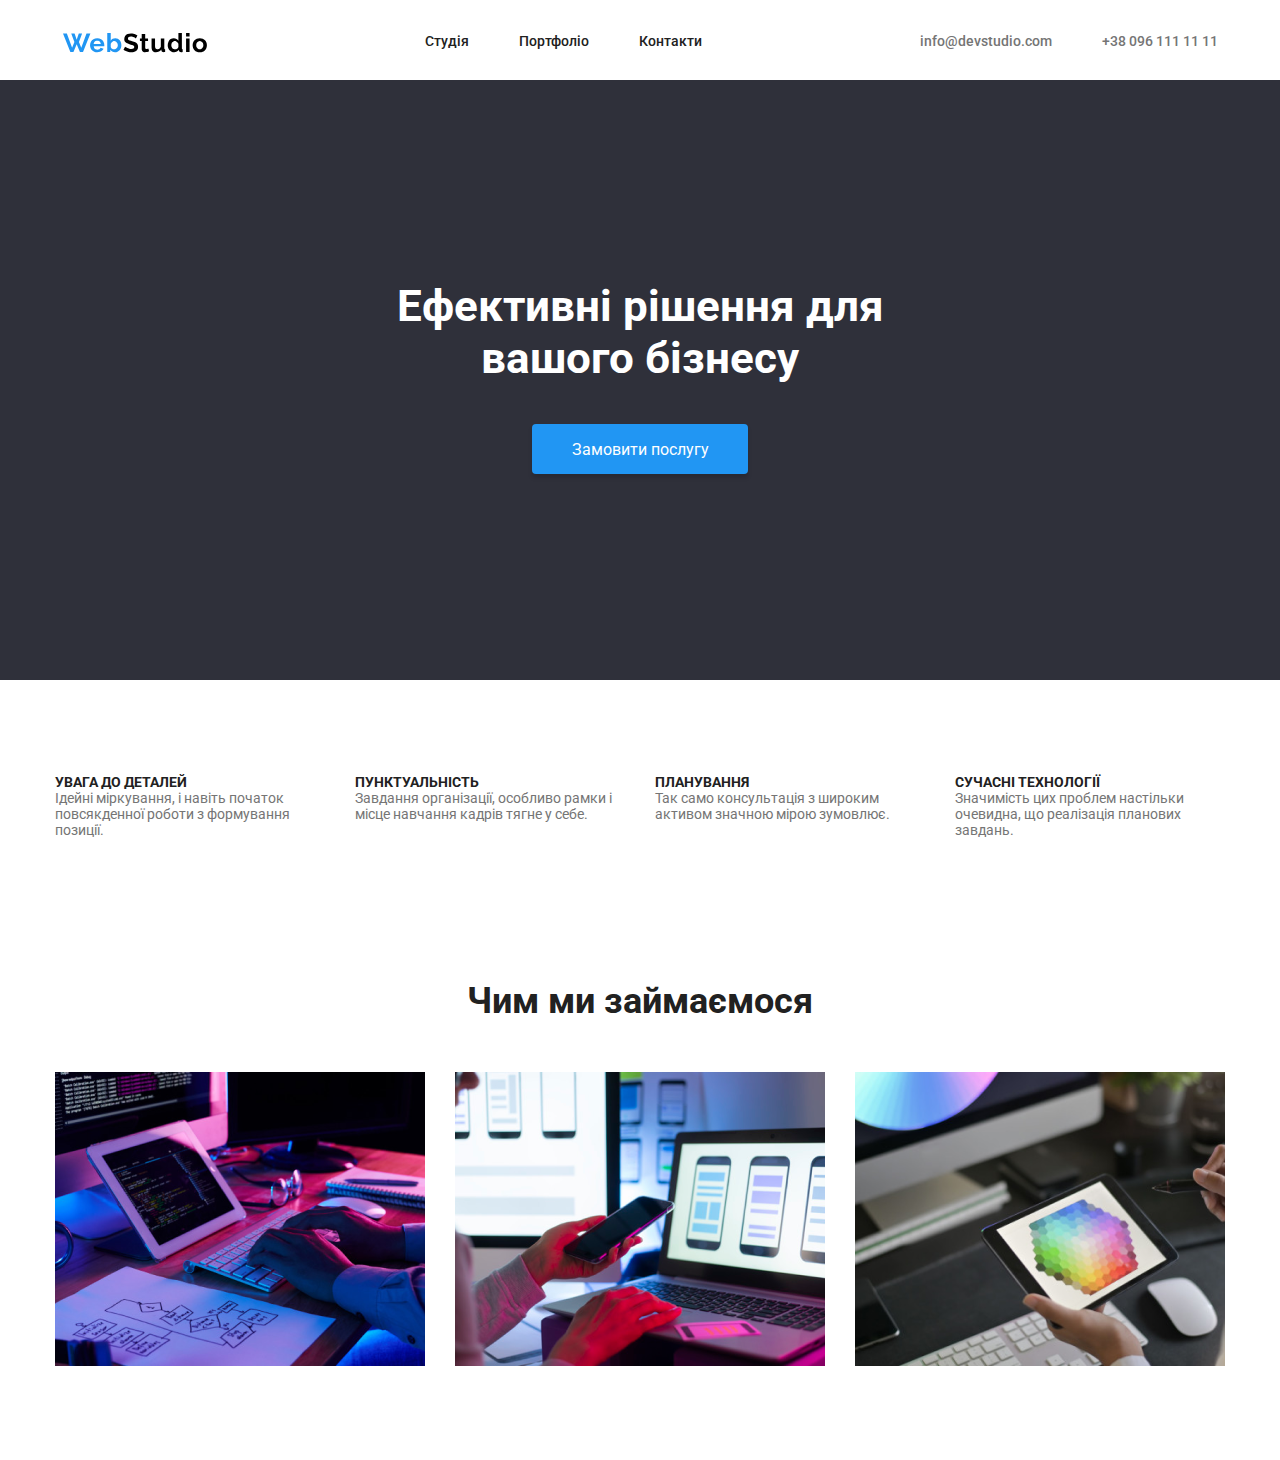
==== index.html @ 910e73e2 "4st commit" ====
<!DOCTYPE html>
<html lang="en">
  <head>
    <meta charset="UTF-8" />
    <meta name="viewport" content="width=device-width, initial-scale=1.0" />
    <title>WebStuido</title>
    <link rel="stylesheet" href="/styles/footer.css" />
    <link rel="stylesheet" href="/styles/header.css" />
    <link rel="stylesheet" href="/styles/main.css" />
    <link rel="stylesheet" href="/reset.css" />
    <link rel="preconnect" href="https://fonts.googleapis.com" />
    <link rel="preconnect" href="https://fonts.gstatic.com" crossorigin />
    <link
      href="https://fonts.googleapis.com/css2?family=Roboto:wght@400;700;900&display=swap"
      rel="stylesheet"
    />
  </head>
  <body>
    <header>
      <div class="box-for-header">
        <img
          class="header-img"
          src="/img/header/WebStudio.svg"
          alt="WebStudio"
        />
        <ul class="order-header">
          <li class="1">Студія</li>
          <li class="2">Портфоліо</li>
          <li class="3">Контакти</li>
        </ul>
        <ul class="contacts">
          <li class="4">info@devstudio.com</li>
          <li class="5">+38 096 111 11 11</li>
        </ul>
      </div>
    </header>
    <main class="main">
      <section class="section1">
        <div class="box-for-section1">
          <h1 class="main-title">
            Ефективні рішення для <br />
            вашого бізнесу
          </h1>
          <button class="button-section1">Замовити послугу</button>
        </div>
      </section>
      <section class="section2">
        <div class="box-for-cards-section2">
          <div class="card-for-section2">
            <h3 class="card-for-section2-title">УВАГА ДО ДЕТАЛЕЙ</h3>
            <p class="card-for-section2-text">
              Ідейні міркування, і навіть початок повсякденної роботи з
              формування позиції.
            </p>
          </div>
          <div class="card-for-section2">
            <h3 class="card-for-section2-title">ПУНКТУАЛЬНІСТЬ</h3>
            <p class="card-for-section2-text">
              Завдання організації, особливо рамки і місце навчання кадрів тягне
              у себе.
            </p>
          </div>
          <div class="card-for-section2">
            <h3 class="card-for-section2-title">ПЛАНУВАННЯ</h3>
            <p class="card-for-section2-text">
              Так само консультація з широким активом значною мірою зумовлює.
            </p>
          </div>
          <div class="card-for-section2">
            <h3 class="card-for-section2-title">СУЧАСНІ ТЕХНОЛОГІЇ</h3>
            <p class="card-for-section2-text">
              Значимість цих проблем настільки очевидна, що реалізація планових
              завдань.
            </p>
          </div>
        </div>
        <div class="box">
          <h2 class="subtitle1">Чим ми займаємося</h2>
          <div class="box-for-images">
            <img src="/img/main/image1.png" alt="work" />
            <img src="/img/main/image2.png" alt="mobile" />
            <img src="/img/main/image3.png" alt="technology" />
          </div>
        </div>
      </section>
      <section class="section3"></section>
    </main>
    <footer class="footer"></footer>
  </body>
</html>
---- styles/header.css ----
* {
    list-style-type: none;
    font-family: 'Roboto', sans-serif;
}

header {
    height: 80px;
}

.box-for-header {
    display: flex;
    flex-direction: row;
    gap: 218px;
    justify-content: center;
    padding-top: 33px;

    font-size: 14px;
    font-weight: 500;


}

.order-header {
    display: flex;
    flex-direction: row;
    gap: 50px;
    color: #212121;

}

.contacts {
    display: flex;
    flex-direction: row;
    gap: 50px;
    color: #757575;
    ;
}

header li:hover {
    color: #2196F3;
}
---- styles/main.css ----
/*Section 1*/
.section1 {
    background: #2F303A;
    height: 600px;
}

.box-for-section1 {
    display: flex;
    flex-direction: column;
    align-items: center;
    padding-top: 200px;
    gap: 40px;

}

.button-section1 {
    width: 216px;
    height: 50px;
    border: none;
    border-radius: 4px;
    background: #2196F3;
    color: #fff;
    box-shadow: 0px 4px 4px 0px rgba(0, 0, 0, 0.15);
    font-size: 16px;
    font-weight: 700px;

}

.main-title {
    width: 696px;
    text-align: center;
    color: #fff;
    font-size: 44px;
    font-weight: 900px;
}

/*Section2*/
.section2 {
    height: 648px;
}

.box-for-cards-section2 {
    display: flex;
    flex-direction: row;
    gap: 30px;
    justify-content: center;
    padding-top: 94px;
}

.card-for-section2 {
    height: 88px;
    width: 270px;

}

.card-for-section2-text {
    color: #757575;
    font-size: 14px;
    font-weight: 400;
}

.card-for-section2-title {
    color: #212121;
    font-size: 14px;
    font-weight: 700;
}

.subtitle1 {
    color: #212121;
    text-align: center;
    font-size: 36px;
    font-weight: 700;
    padding-top: 118px;
}
.box-for-images{
    display: flex;
    gap: 30px;
    justify-content: center;
    padding-top: 50px;
    padding-bottom: 94px;
}
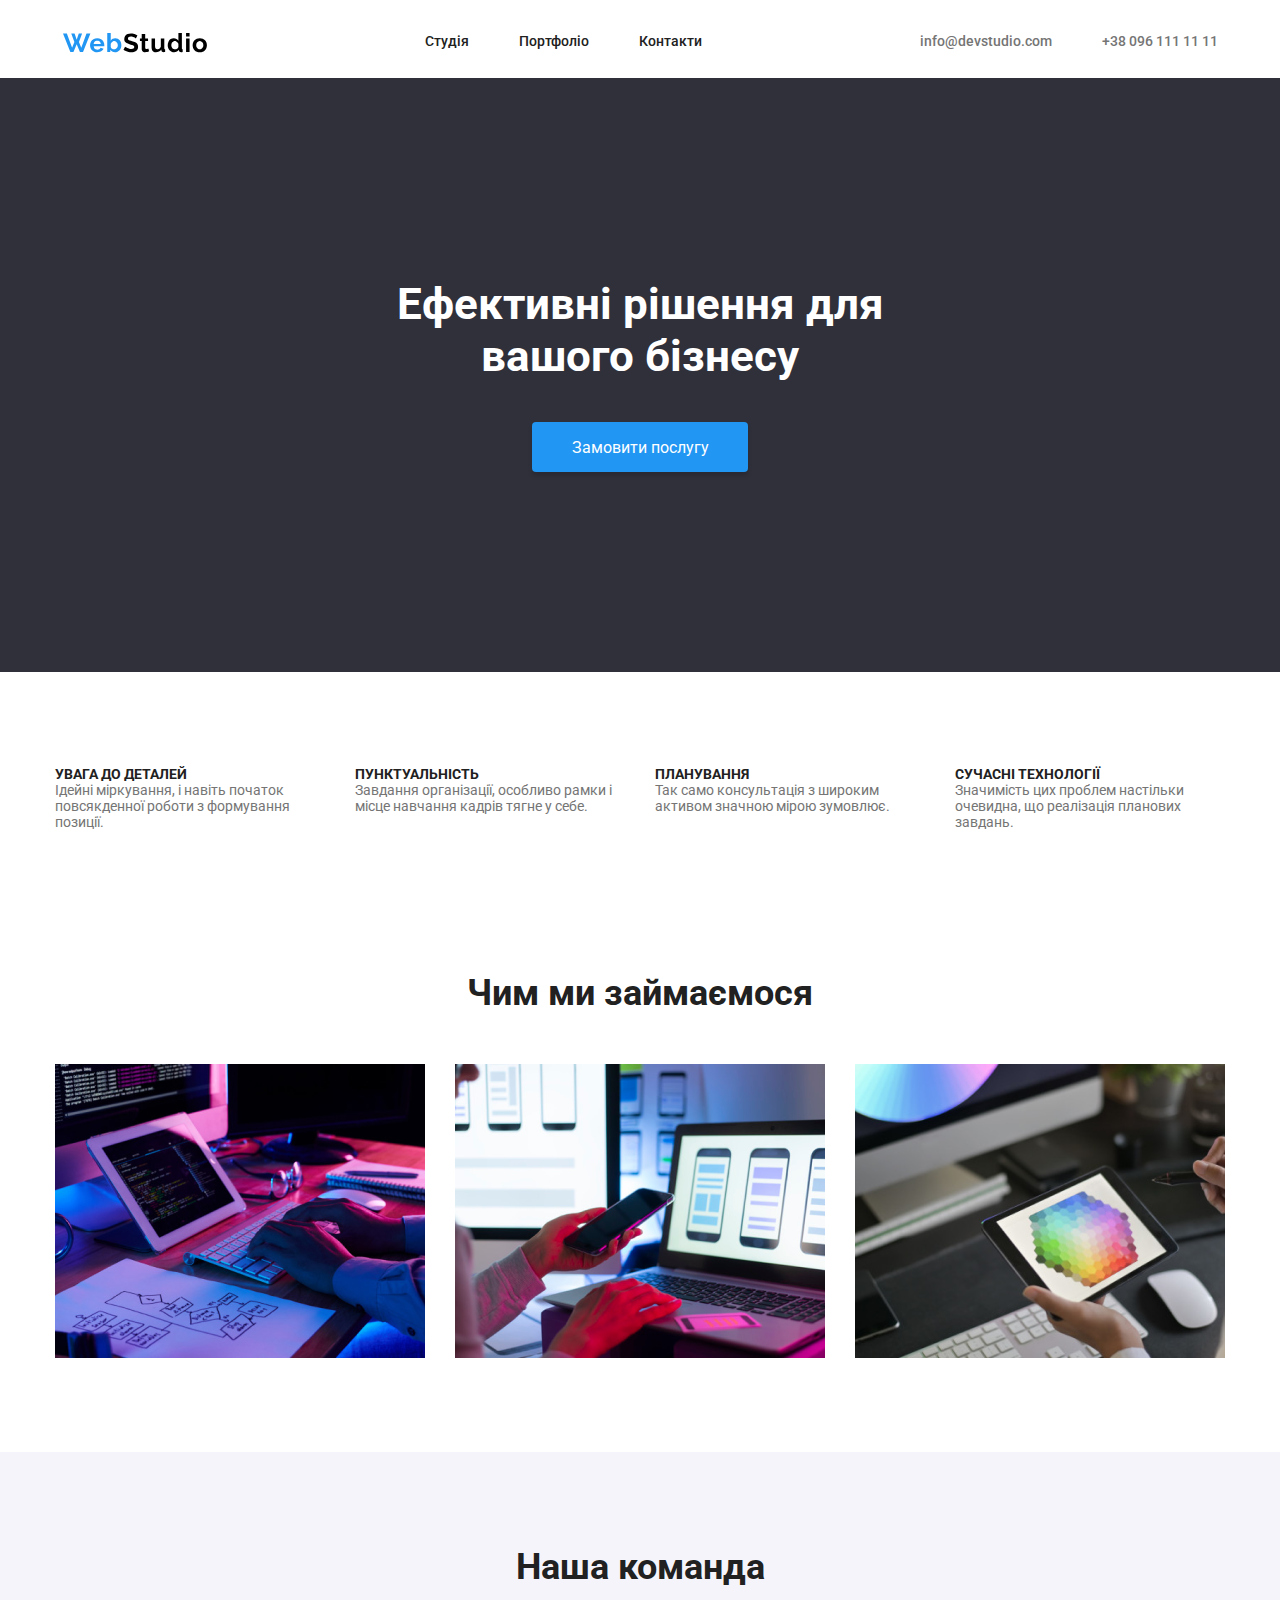
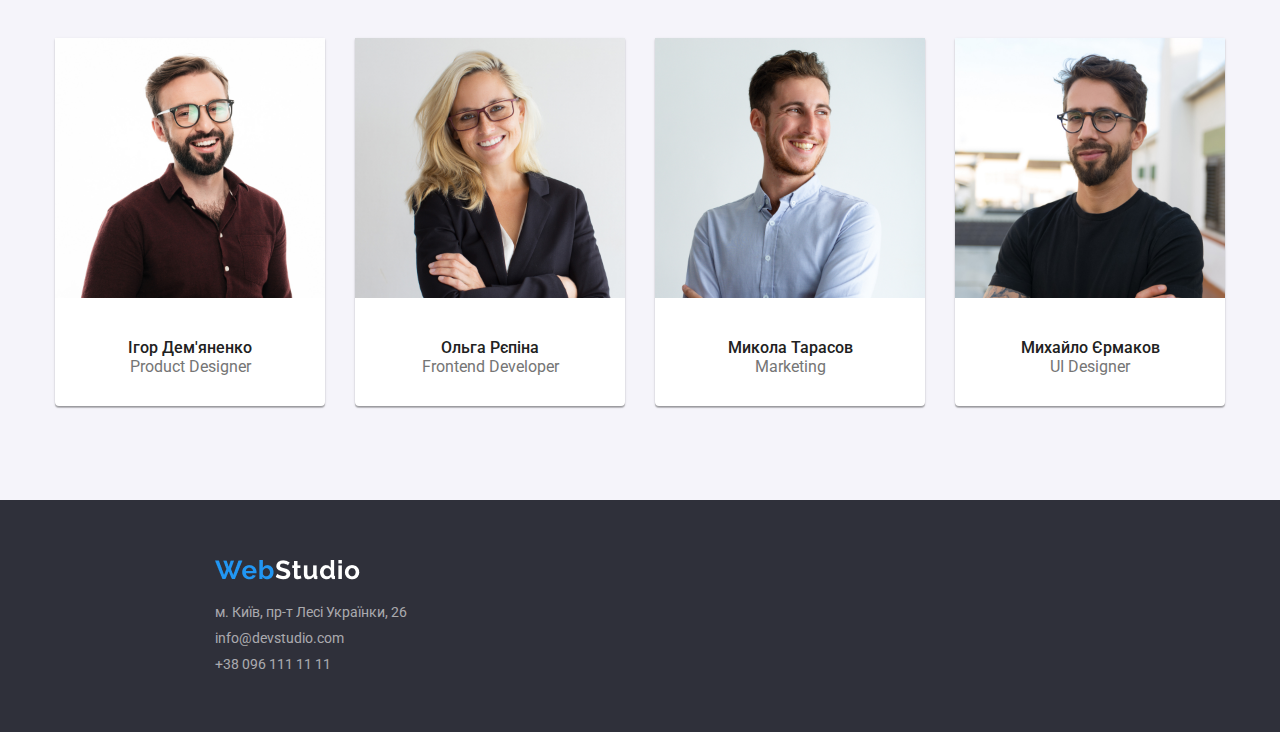
==== commit 9318c348: "5st commit" ====
--- a/index.html
+++ b/index.html
@@ -83,8 +83,51 @@
           </div>
         </div>
       </section>
-      <section class="section3"></section>
+      <section class="section3">
+        <div class="box-for-section3">
+          <h2 class="subtitle2">Наша команда</h2>
+          <div class="box-for-cards-section3">
+            <div class="card">
+              <img class="ihor" src="/img/main/ihor.jpg" alt="Ihor" />
+              <div class="member">
+                <h3 class="name">Ігор Дем'яненко</h3>
+                <h4 class="position">Product Designer</h4>
+              </div>
+            </div>
+            <div class="card">
+              <img class="ihor" src="/img/main/olga.jpg" alt="Olga" />
+              <div class="member">
+                <h3 class="name">Ольга Рєпіна</h3>
+                <h4 class="position">Frontend Developer</h4>
+              </div>
+            </div>
+            <div class="card">
+              <img class="ihor" src="/img/main/mykola.jpg" alt="Mykola" />
+              <div class="member">
+                <h3 class="name">Микола Тарасов</h3>
+                <h4 class="position">Marketing</h4>
+              </div>
+            </div>
+            <div class="card">
+              <img class="ihor" src="/img/main/mychajlo.jpg" alt="Mychajlo" />
+              <div class="member">
+                <h3 class="name">Михайло Єрмаков</h3>
+                <h4 class="position">UI Designer</h4>
+              </div>
+            </div>
+          </div>
+        </div>
+      </section>
     </main>
-    <footer class="footer"></footer>
+    <footer class="footer">
+      <div class="box-for-footer">
+        <img src="/img/footer/WebStudio-white.png" alt="WebStudio" />
+        <div class="info-box">
+          <div class="lokation">м. Київ, пр-т Лесі Українки, 26</div>
+          <div class="e-mail">info@devstudio.com</div>
+          <div class="nomber">+38 096 111 11 11</div>
+        </div>
+      </div>
+    </footer>
   </body>
 </html>
--- a/styles/footer.css
+++ b/styles/footer.css
@@ -0,0 +1,24 @@
+footer {
+    background: #2F303A;
+}
+
+.box-for-footer {
+    padding-left: 215px;
+    padding-top: 60px;
+    padding-bottom: 60px;
+
+}
+
+.info-box {
+    width: 231px;
+    padding-top: 20px;
+    display: flex;
+    flex-direction: column;
+    gap: 10px;
+    color: rgba(255, 255, 255, 0.60);
+    font-size: 14px;
+    font-weight: 400;
+}
+.info-box div:hover{
+    color: #fff;
+}--- a/styles/header.css
+++ b/styles/header.css
@@ -1,10 +1,6 @@
 * {
     list-style-type: none;
     font-family: 'Roboto', sans-serif;
-}
-
-header {
-    height: 80px;
 }
 
 .box-for-header {
@@ -13,11 +9,9 @@
     gap: 218px;
     justify-content: center;
     padding-top: 33px;
-
     font-size: 14px;
     font-weight: 500;
-
-
+    padding-bottom: 25px;
 }
 
 .order-header {
--- a/styles/main.css
+++ b/styles/main.css
@@ -1,7 +1,7 @@
 /*Section 1*/
 .section1 {
     background: #2F303A;
-    height: 600px;
+
 }
 
 .box-for-section1 {
@@ -10,6 +10,7 @@
     align-items: center;
     padding-top: 200px;
     gap: 40px;
+    padding-bottom: 200px;
 
 }
 
@@ -23,7 +24,6 @@
     box-shadow: 0px 4px 4px 0px rgba(0, 0, 0, 0.15);
     font-size: 16px;
     font-weight: 700px;
-
 }
 
 .main-title {
@@ -35,9 +35,7 @@
 }
 
 /*Section2*/
-.section2 {
-    height: 648px;
-}
+
 
 .box-for-cards-section2 {
     display: flex;
@@ -72,10 +70,70 @@
     font-weight: 700;
     padding-top: 118px;
 }
-.box-for-images{
+
+.box-for-images {
     display: flex;
     gap: 30px;
     justify-content: center;
     padding-top: 50px;
     padding-bottom: 94px;
+}
+
+/*Section3*/
+.section3 {
+    background: #F5F4FA;
+    padding-bottom: 94px;
+}
+
+.subtitle2 {
+    color: #212121;
+    text-align: center;
+    font-size: 36px;
+    font-weight: 700;
+    padding-top: 94px;
+    padding-bottom: 50px;
+}
+
+.box-for-cards-section3 {
+    display: flex;
+    flex-direction: row;
+    gap: 30px;
+    justify-content: center;
+
+}
+
+.card {
+    width: 270px;
+    height: 368px;
+    border-radius: 0px 0px 4px 4px;
+    box-shadow: 0px 2px 1px 0px rgba(0, 0, 0, 0.20), 0px 1px 1px 0px rgba(0, 0, 0, 0.14), 0px 1px 3px 0px rgba(0, 0, 0, 0.12);
+    display: flex;
+    flex-direction: column;
+    gap: 10px;
+    background: #FFF;
+
+
+}
+
+.ihor {
+    width: 270px;
+    height: 260px;
+
+}
+
+.member {
+    text-align: center;
+    padding-top: 30px;
+}
+
+.position {
+    color: #757575;
+    font-size: 16px;
+    font-weight: 400;
+}
+
+.name {
+    color: #212121;
+    font-size: 16px;
+    font-weight: 500;
 }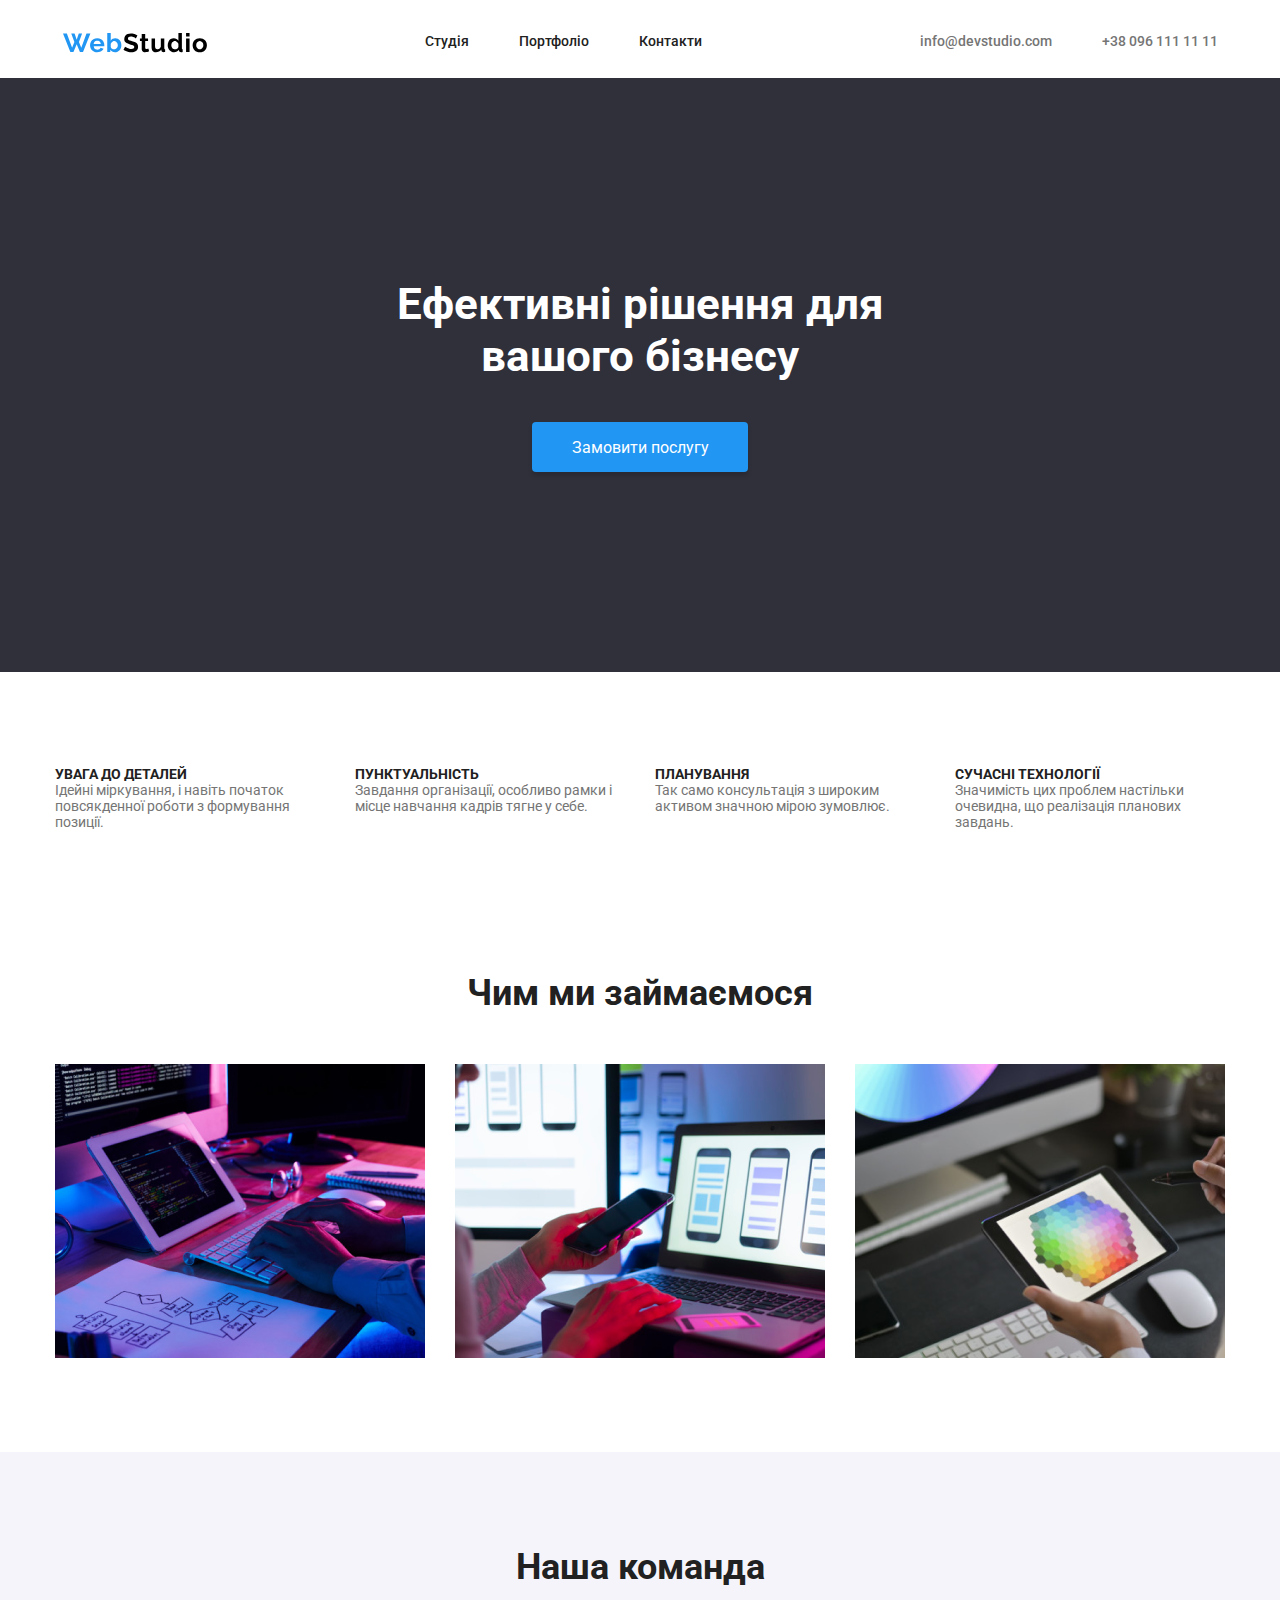
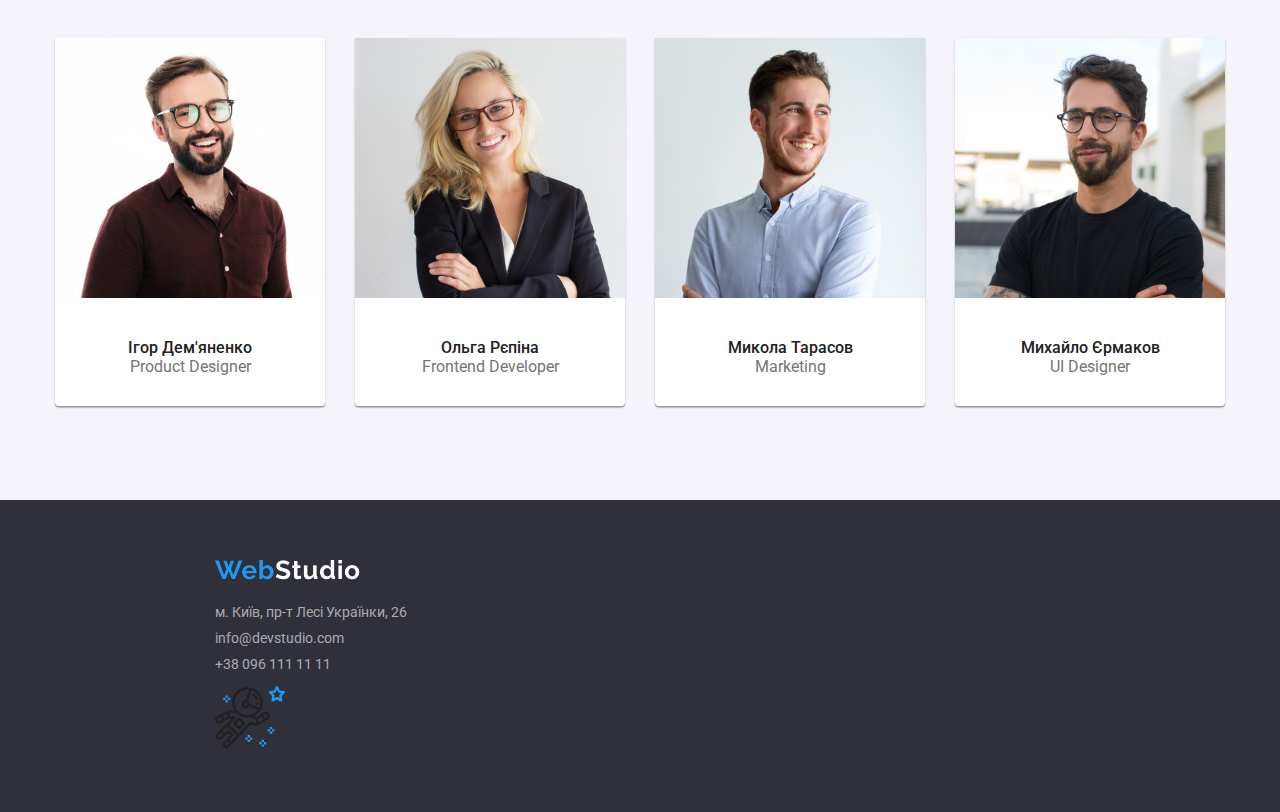
==== commit 691be235: "1st home work commit" ====
--- a/index.html
+++ b/index.html
@@ -4,10 +4,10 @@
     <meta charset="UTF-8" />
     <meta name="viewport" content="width=device-width, initial-scale=1.0" />
     <title>WebStuido</title>
+    <link rel="stylesheet" href="/styles/reset.css">
     <link rel="stylesheet" href="/styles/footer.css" />
     <link rel="stylesheet" href="/styles/header.css" />
     <link rel="stylesheet" href="/styles/main.css" />
-    <link rel="stylesheet" href="/reset.css" />
     <link rel="preconnect" href="https://fonts.googleapis.com" />
     <link rel="preconnect" href="https://fonts.gstatic.com" crossorigin />
     <link
@@ -17,22 +17,22 @@
   </head>
   <body>
     <header>
-      <div class="box-for-header">
+      <navigation class="navigation">
         <img
           class="header-img"
           src="/img/header/WebStudio.svg"
           alt="WebStudio"
         />
         <ul class="order-header">
-          <li class="1">Студія</li>
-          <li class="2">Портфоліо</li>
-          <li class="3">Контакти</li>
+          <li class="navigation-card1">Студія</li>
+          <li class="navigation-card2">Портфоліо</li>
+          <li class="navigation-card3">Контакти</li>
         </ul>
         <ul class="contacts">
           <li class="4">info@devstudio.com</li>
           <li class="5">+38 096 111 11 11</li>
         </ul>
-      </div>
+      </navigation>
     </header>
     <main class="main">
       <section class="section1">
@@ -126,8 +126,10 @@
           <div class="lokation">м. Київ, пр-т Лесі Українки, 26</div>
           <div class="e-mail">info@devstudio.com</div>
           <div class="nomber">+38 096 111 11 11</div>
+          <svg xmlns="http://www.w3.org/2000/svg" width="70" height="70" fill="none"><path fill="#2196F3" d="M69.943 9.896a1.168 1.168 0 0 0-.941-.793l-4.18-.608-1.87-3.787c-.391-.798-1.7-.798-2.091 0l-1.87 3.787-4.18.608a1.167 1.167 0 0 0-.648 1.99l3.026 2.948-.714 4.162c-.075.438.105.88.463 1.142.363.263.837.296 1.23.088l3.738-1.966 3.738 1.966a1.168 1.168 0 0 0 1.693-1.23l-.714-4.162 3.025-2.949a1.17 1.17 0 0 0 .295-1.196ZM64.556 12.8c-.275.267-.4.655-.335 1.033l.417 2.437-2.188-1.15a1.165 1.165 0 0 0-1.088 0l-2.188 1.15.417-2.437a1.168 1.168 0 0 0-.334-1.033l-1.773-1.727 2.448-.355c.38-.055.708-.294.879-.639l1.094-2.216 1.094 2.216c.17.345.498.584.879.639l2.448.355-1.77 1.727ZM57.167 44.892h-2.333v2.334h2.333v-2.334ZM57.167 49.56h-2.333v2.332h2.333V49.56ZM59.5 47.226h-2.333v2.333H59.5v-2.333ZM54.834 47.226H52.5v2.333h2.334v-2.333ZM49 57.726h-2.333v2.333H49v-2.333ZM49 62.393h-2.333v2.333H49v-2.333ZM51.334 60.06H49v2.333h2.334v-2.334ZM46.667 60.06h-2.334v2.333h2.334v-2.334ZM35 53.06h-2.333v2.333H35v-2.334ZM35 57.726h-2.333v2.333H35v-2.333ZM37.333 55.392H35v2.334h2.333v-2.334ZM32.667 55.392h-2.334v2.334h2.334v-2.334ZM12.833 13.392H10.5v2.333h2.333v-2.333ZM12.833 18.059H10.5v2.333h2.333V18.06ZM15.166 15.725h-2.333v2.334h2.333v-2.334ZM10.5 15.725H8.166v2.334H10.5v-2.334Z"/><path fill="#212121" d="M54.063 30.974a3.88 3.88 0 0 0-2.599-1.541 3.886 3.886 0 0 0-2.93.77L45.794 32.3l-.001.002-4.151 3.1-2.97-1.184c5.296-2.376 8.998-7.674 8.998-13.825 0-8.363-6.83-15.167-15.227-15.167s-15.228 6.804-15.228 15.167c0 3.031.907 5.85 2.45 8.222l-6.046-.053h-.01c-.019 0-.034.01-.051.01a1.14 1.14 0 0 0-.34.069c-.028.01-.057.016-.084.029-.014.006-.028.007-.042.014l-7.072 3.491c-.001 0-.003 0-.003.002l-4.141 1.991a.905.905 0 0 0-.138.077A3.895 3.895 0 0 0 .43 39.268a3.884 3.884 0 0 0 2.31 1.944 3.891 3.891 0 0 0 3.016-.281l3.036-1.614 4.952-2.558 2.968-.017L4.808 48.588c0 .002-.002.002-.003.003l-2.928 2.916a3.607 3.607 0 0 0-1.073 2.577 3.647 3.647 0 0 0 3.652 3.64c.936 0 1.869-.355 2.582-1.062l2.875-2.863 3.808-2.843 1.97 1.962-3.853 3.837-.004.002-2.928 2.917a3.607 3.607 0 0 0-1.073 2.576c0 .973.38 1.889 1.073 2.579a3.65 3.65 0 0 0 2.58 1.061c.935 0 1.87-.354 2.582-1.061l2.93-2.917 4.686-4.667.002-.003 2.21-2.188-.01-.008c.015-.014.035-.019.049-.034l11.3-12.377 7.593 1.08c.055.008.11.012.165.012.14 0 .277-.034.41-.084.038-.014.071-.033.108-.051.042-.021.086-.033.126-.06l7.029-4.666c.026-.018.04-.046.064-.065.028-.022.063-.031.089-.056l2.78-2.605a3.892 3.892 0 0 0 .465-5.166ZM4.66 38.872a1.56 1.56 0 0 1-1.221.113 1.565 1.565 0 0 1-.465-2.755l2.874-1.383.692 2.022.29.85-2.17 1.153Zm7.65-3.998-3.387 1.75-.558-1.633-.402-1.174 4.434-2.189-.087 3.246Zm33.03-14.482c0 2.009-.48 3.904-1.31 5.599l-9.147-4.155a4.07 4.07 0 0 0-1.724-3.035l3.203-10.633c5.2 1.655 8.978 6.507 8.978 12.224Zm-25.788 0c0-7.076 5.784-12.834 12.894-12.834.553 0 1.094.047 1.63.115L30.943 18.07c-.042 0-.081-.013-.125-.013a4.094 4.094 0 0 0-4.096 4.084 4.095 4.095 0 0 0 4.096 4.083c1.52 0 2.832-.838 3.54-2.066l8.45 3.838c-2.352 3.165-6.114 5.228-10.362 5.228-7.11 0-12.894-5.757-12.894-12.833Zm13.03 1.75c0 .965-.792 1.75-1.764 1.75a1.759 1.759 0 0 1-1.762-1.75c0-.965.79-1.75 1.762-1.75s1.763.785 1.763 1.75ZM5.391 55.007a1.33 1.33 0 0 1-1.87.002 1.3 1.3 0 0 1 0-1.847l2.105-2.097L7.49 52.92l-2.097 2.088Zm7.03 8.167a1.33 1.33 0 0 1-1.87.002 1.299 1.299 0 0 1 0-1.847l2.106-2.098.88.876.983.978-2.099 2.09Zm7.616-7.588-.003.003-3.86 3.85-.882-.877-.982-.977 3.857-3.84v-.001l.004-.002c.087-.088.142-.193.196-.297.015-.03.044-.056.057-.087.036-.09.042-.187.056-.281.007-.054.03-.104.03-.16 0-.077-.028-.153-.044-.23-.014-.07-.014-.141-.041-.209a1.166 1.166 0 0 0-.2-.301c-.022-.026-.03-.058-.054-.083h-.002s0-.003-.002-.005l-3.515-3.5c-.037-.037-.085-.052-.127-.084a1.122 1.122 0 0 0-.19-.126 1.091 1.091 0 0 0-.204-.07 1.134 1.134 0 0 0-.226-.044 1.142 1.142 0 0 0-.209.01c-.078.01-.151.02-.227.045-.074.023-.139.06-.206.098-.044.024-.093.033-.133.063l-3.88 2.896-1.97-1.963 5.248-5.22 9.538 9.382-2.029 2.01Zm14.917-15.349c-.034-.005-.066.008-.1.006a1.148 1.148 0 0 0-.252.015 1.081 1.081 0 0 0-.404.15c-.065.04-.124.081-.181.134-.028.024-.062.036-.088.064L23.653 51.862l-9.468-9.311 6.197-6.165a1.168 1.168 0 0 0-.83-1.993l-4.854.028.061-3.516 6.79.058a15.2 15.2 0 0 0 10.897 4.596c.957 0 1.89-.1 2.799-.268.087.07.174.14.283.185l5.272 2.1.333 1.659.39 1.937-6.569-.935Zm8.84.39-.685-3.408 3.164-2.363.828 1.1 1.242 1.649-4.55 3.022Zm8.21-6.193-1.832 1.717-2.037-2.704 1.818-1.394c.34-.261.768-.368 1.188-.313.422.06.796.28 1.05.622a1.562 1.562 0 0 1-.187 2.072Z"/><path fill="#212121" d="m29.755 40.565-4.688-4.667a1.166 1.166 0 0 0-1.646 0l-4.687 4.667a1.172 1.172 0 0 0 0 1.654l4.686 4.667a1.166 1.166 0 0 0 1.647 0l4.688-4.667a1.167 1.167 0 0 0 0-1.654Zm-5.51 3.848-3.034-3.02 3.033-3.021 3.035 3.02-3.035 3.02ZM37.547 11.092l-.564 2.266c.156.039 3.801.988 3.801 4.7h2.334c0-4.412-3.644-6.486-5.571-6.966ZM43.118 20.392h-2.334v2.333h2.334v-2.333Z"/></svg>
         </div>
       </div>
     </footer>
+    
   </body>
 </html>
--- a/styles/header.css
+++ b/styles/header.css
@@ -3,7 +3,7 @@
     font-family: 'Roboto', sans-serif;
 }
 
-.box-for-header {
+.navigation {
     display: flex;
     flex-direction: row;
     gap: 218px;
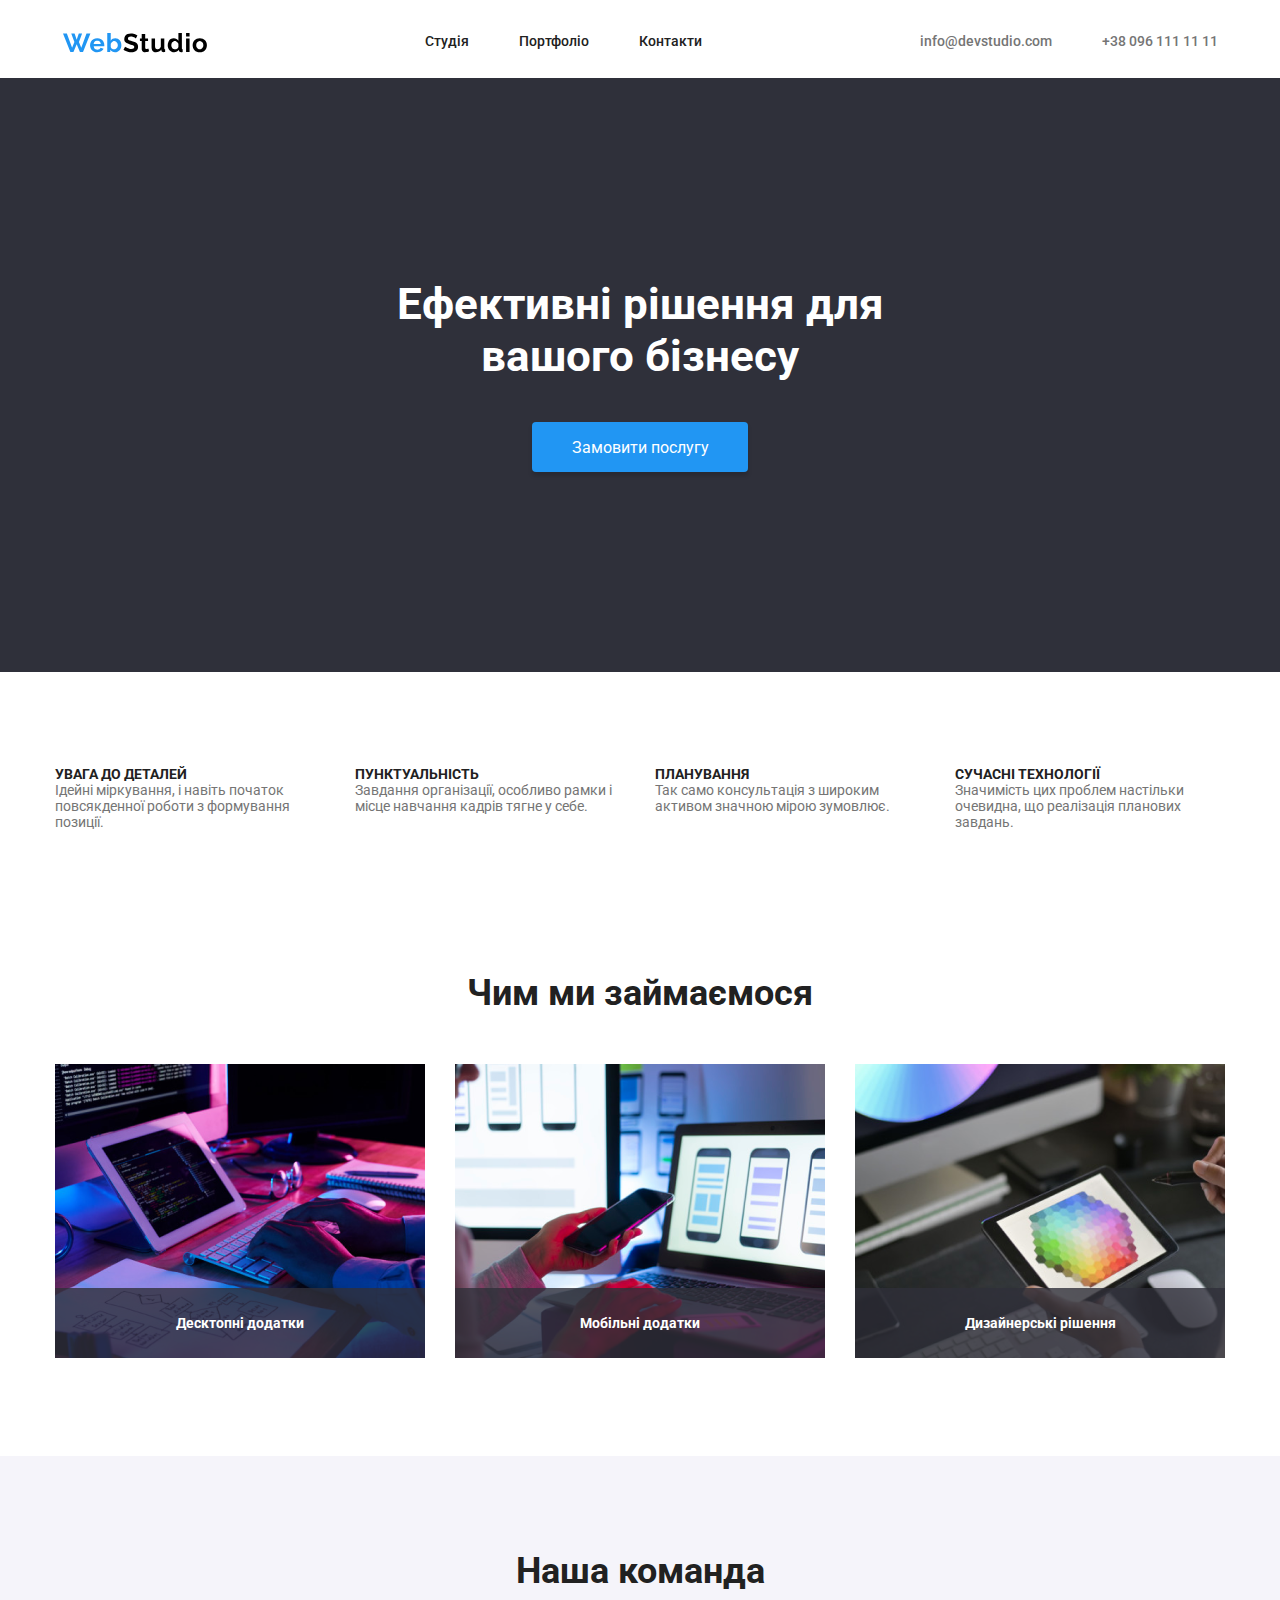
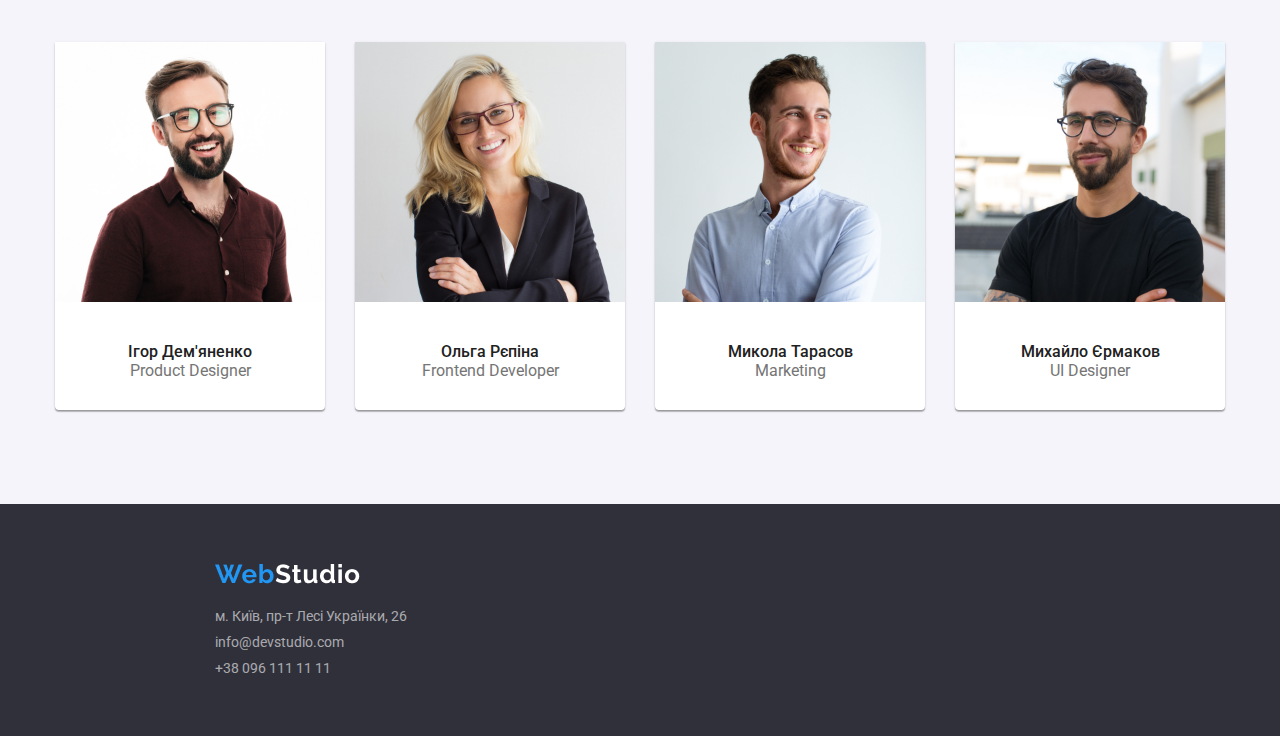
==== commit 5bf27cf7: "23hw commit" ====
--- a/index.html
+++ b/index.html
@@ -4,7 +4,7 @@
     <meta charset="UTF-8" />
     <meta name="viewport" content="width=device-width, initial-scale=1.0" />
     <title>WebStuido</title>
-    <link rel="stylesheet" href="/styles/reset.css">
+    <link rel="stylesheet" href="/styles/reset.css" />
     <link rel="stylesheet" href="/styles/footer.css" />
     <link rel="stylesheet" href="/styles/header.css" />
     <link rel="stylesheet" href="/styles/main.css" />
@@ -77,9 +77,18 @@
         <div class="box">
           <h2 class="subtitle1">Чим ми займаємося</h2>
           <div class="box-for-images">
-            <img src="/img/main/image1.png" alt="work" />
-            <img src="/img/main/image2.png" alt="mobile" />
-            <img src="/img/main/image3.png" alt="technology" />
+            <div class="img-block">
+              <img src="/img/main/image1.png" alt="work" />
+              <p class="absolute">Десктопні додатки</p>
+            </div>
+            <div class="img-block">
+              <img src="/img/main/image2.png" alt="mobile" />
+              <p class="absolute">Мобільні додатки</p>
+            </div>
+            <div class="img-block">
+              <img src="/img/main/image3.png" alt="technology" />
+              <p class="absolute">Дизайнерські рішення</p>
+            </div>
           </div>
         </div>
       </section>
@@ -126,10 +135,8 @@
           <div class="lokation">м. Київ, пр-т Лесі Українки, 26</div>
           <div class="e-mail">info@devstudio.com</div>
           <div class="nomber">+38 096 111 11 11</div>
-          <svg xmlns="http://www.w3.org/2000/svg" width="70" height="70" fill="none"><path fill="#2196F3" d="M69.943 9.896a1.168 1.168 0 0 0-.941-.793l-4.18-.608-1.87-3.787c-.391-.798-1.7-.798-2.091 0l-1.87 3.787-4.18.608a1.167 1.167 0 0 0-.648 1.99l3.026 2.948-.714 4.162c-.075.438.105.88.463 1.142.363.263.837.296 1.23.088l3.738-1.966 3.738 1.966a1.168 1.168 0 0 0 1.693-1.23l-.714-4.162 3.025-2.949a1.17 1.17 0 0 0 .295-1.196ZM64.556 12.8c-.275.267-.4.655-.335 1.033l.417 2.437-2.188-1.15a1.165 1.165 0 0 0-1.088 0l-2.188 1.15.417-2.437a1.168 1.168 0 0 0-.334-1.033l-1.773-1.727 2.448-.355c.38-.055.708-.294.879-.639l1.094-2.216 1.094 2.216c.17.345.498.584.879.639l2.448.355-1.77 1.727ZM57.167 44.892h-2.333v2.334h2.333v-2.334ZM57.167 49.56h-2.333v2.332h2.333V49.56ZM59.5 47.226h-2.333v2.333H59.5v-2.333ZM54.834 47.226H52.5v2.333h2.334v-2.333ZM49 57.726h-2.333v2.333H49v-2.333ZM49 62.393h-2.333v2.333H49v-2.333ZM51.334 60.06H49v2.333h2.334v-2.334ZM46.667 60.06h-2.334v2.333h2.334v-2.334ZM35 53.06h-2.333v2.333H35v-2.334ZM35 57.726h-2.333v2.333H35v-2.333ZM37.333 55.392H35v2.334h2.333v-2.334ZM32.667 55.392h-2.334v2.334h2.334v-2.334ZM12.833 13.392H10.5v2.333h2.333v-2.333ZM12.833 18.059H10.5v2.333h2.333V18.06ZM15.166 15.725h-2.333v2.334h2.333v-2.334ZM10.5 15.725H8.166v2.334H10.5v-2.334Z"/><path fill="#212121" d="M54.063 30.974a3.88 3.88 0 0 0-2.599-1.541 3.886 3.886 0 0 0-2.93.77L45.794 32.3l-.001.002-4.151 3.1-2.97-1.184c5.296-2.376 8.998-7.674 8.998-13.825 0-8.363-6.83-15.167-15.227-15.167s-15.228 6.804-15.228 15.167c0 3.031.907 5.85 2.45 8.222l-6.046-.053h-.01c-.019 0-.034.01-.051.01a1.14 1.14 0 0 0-.34.069c-.028.01-.057.016-.084.029-.014.006-.028.007-.042.014l-7.072 3.491c-.001 0-.003 0-.003.002l-4.141 1.991a.905.905 0 0 0-.138.077A3.895 3.895 0 0 0 .43 39.268a3.884 3.884 0 0 0 2.31 1.944 3.891 3.891 0 0 0 3.016-.281l3.036-1.614 4.952-2.558 2.968-.017L4.808 48.588c0 .002-.002.002-.003.003l-2.928 2.916a3.607 3.607 0 0 0-1.073 2.577 3.647 3.647 0 0 0 3.652 3.64c.936 0 1.869-.355 2.582-1.062l2.875-2.863 3.808-2.843 1.97 1.962-3.853 3.837-.004.002-2.928 2.917a3.607 3.607 0 0 0-1.073 2.576c0 .973.38 1.889 1.073 2.579a3.65 3.65 0 0 0 2.58 1.061c.935 0 1.87-.354 2.582-1.061l2.93-2.917 4.686-4.667.002-.003 2.21-2.188-.01-.008c.015-.014.035-.019.049-.034l11.3-12.377 7.593 1.08c.055.008.11.012.165.012.14 0 .277-.034.41-.084.038-.014.071-.033.108-.051.042-.021.086-.033.126-.06l7.029-4.666c.026-.018.04-.046.064-.065.028-.022.063-.031.089-.056l2.78-2.605a3.892 3.892 0 0 0 .465-5.166ZM4.66 38.872a1.56 1.56 0 0 1-1.221.113 1.565 1.565 0 0 1-.465-2.755l2.874-1.383.692 2.022.29.85-2.17 1.153Zm7.65-3.998-3.387 1.75-.558-1.633-.402-1.174 4.434-2.189-.087 3.246Zm33.03-14.482c0 2.009-.48 3.904-1.31 5.599l-9.147-4.155a4.07 4.07 0 0 0-1.724-3.035l3.203-10.633c5.2 1.655 8.978 6.507 8.978 12.224Zm-25.788 0c0-7.076 5.784-12.834 12.894-12.834.553 0 1.094.047 1.63.115L30.943 18.07c-.042 0-.081-.013-.125-.013a4.094 4.094 0 0 0-4.096 4.084 4.095 4.095 0 0 0 4.096 4.083c1.52 0 2.832-.838 3.54-2.066l8.45 3.838c-2.352 3.165-6.114 5.228-10.362 5.228-7.11 0-12.894-5.757-12.894-12.833Zm13.03 1.75c0 .965-.792 1.75-1.764 1.75a1.759 1.759 0 0 1-1.762-1.75c0-.965.79-1.75 1.762-1.75s1.763.785 1.763 1.75ZM5.391 55.007a1.33 1.33 0 0 1-1.87.002 1.3 1.3 0 0 1 0-1.847l2.105-2.097L7.49 52.92l-2.097 2.088Zm7.03 8.167a1.33 1.33 0 0 1-1.87.002 1.299 1.299 0 0 1 0-1.847l2.106-2.098.88.876.983.978-2.099 2.09Zm7.616-7.588-.003.003-3.86 3.85-.882-.877-.982-.977 3.857-3.84v-.001l.004-.002c.087-.088.142-.193.196-.297.015-.03.044-.056.057-.087.036-.09.042-.187.056-.281.007-.054.03-.104.03-.16 0-.077-.028-.153-.044-.23-.014-.07-.014-.141-.041-.209a1.166 1.166 0 0 0-.2-.301c-.022-.026-.03-.058-.054-.083h-.002s0-.003-.002-.005l-3.515-3.5c-.037-.037-.085-.052-.127-.084a1.122 1.122 0 0 0-.19-.126 1.091 1.091 0 0 0-.204-.07 1.134 1.134 0 0 0-.226-.044 1.142 1.142 0 0 0-.209.01c-.078.01-.151.02-.227.045-.074.023-.139.06-.206.098-.044.024-.093.033-.133.063l-3.88 2.896-1.97-1.963 5.248-5.22 9.538 9.382-2.029 2.01Zm14.917-15.349c-.034-.005-.066.008-.1.006a1.148 1.148 0 0 0-.252.015 1.081 1.081 0 0 0-.404.15c-.065.04-.124.081-.181.134-.028.024-.062.036-.088.064L23.653 51.862l-9.468-9.311 6.197-6.165a1.168 1.168 0 0 0-.83-1.993l-4.854.028.061-3.516 6.79.058a15.2 15.2 0 0 0 10.897 4.596c.957 0 1.89-.1 2.799-.268.087.07.174.14.283.185l5.272 2.1.333 1.659.39 1.937-6.569-.935Zm8.84.39-.685-3.408 3.164-2.363.828 1.1 1.242 1.649-4.55 3.022Zm8.21-6.193-1.832 1.717-2.037-2.704 1.818-1.394c.34-.261.768-.368 1.188-.313.422.06.796.28 1.05.622a1.562 1.562 0 0 1-.187 2.072Z"/><path fill="#212121" d="m29.755 40.565-4.688-4.667a1.166 1.166 0 0 0-1.646 0l-4.687 4.667a1.172 1.172 0 0 0 0 1.654l4.686 4.667a1.166 1.166 0 0 0 1.647 0l4.688-4.667a1.167 1.167 0 0 0 0-1.654Zm-5.51 3.848-3.034-3.02 3.033-3.021 3.035 3.02-3.035 3.02ZM37.547 11.092l-.564 2.266c.156.039 3.801.988 3.801 4.7h2.334c0-4.412-3.644-6.486-5.571-6.966ZM43.118 20.392h-2.334v2.333h2.334v-2.333Z"/></svg>
         </div>
       </div>
     </footer>
-    
   </body>
 </html>
--- a/styles/main.css
+++ b/styles/main.css
@@ -79,6 +79,24 @@
     padding-bottom: 94px;
 }
 
+.img-block {
+    position: relative;
+}
+
+.absolute {
+    position: absolute;
+    top: 224px;
+    width: 370px;
+    height: 70px;
+    display: flex;
+    justify-content: center;
+    align-items: center;
+    color: #fff;
+    font-size: 14px;
+    font-weight: 700;
+    background: rgba(47, 48, 58, 0.80);
+}
+
 /*Section3*/
 .section3 {
     background: #F5F4FA;
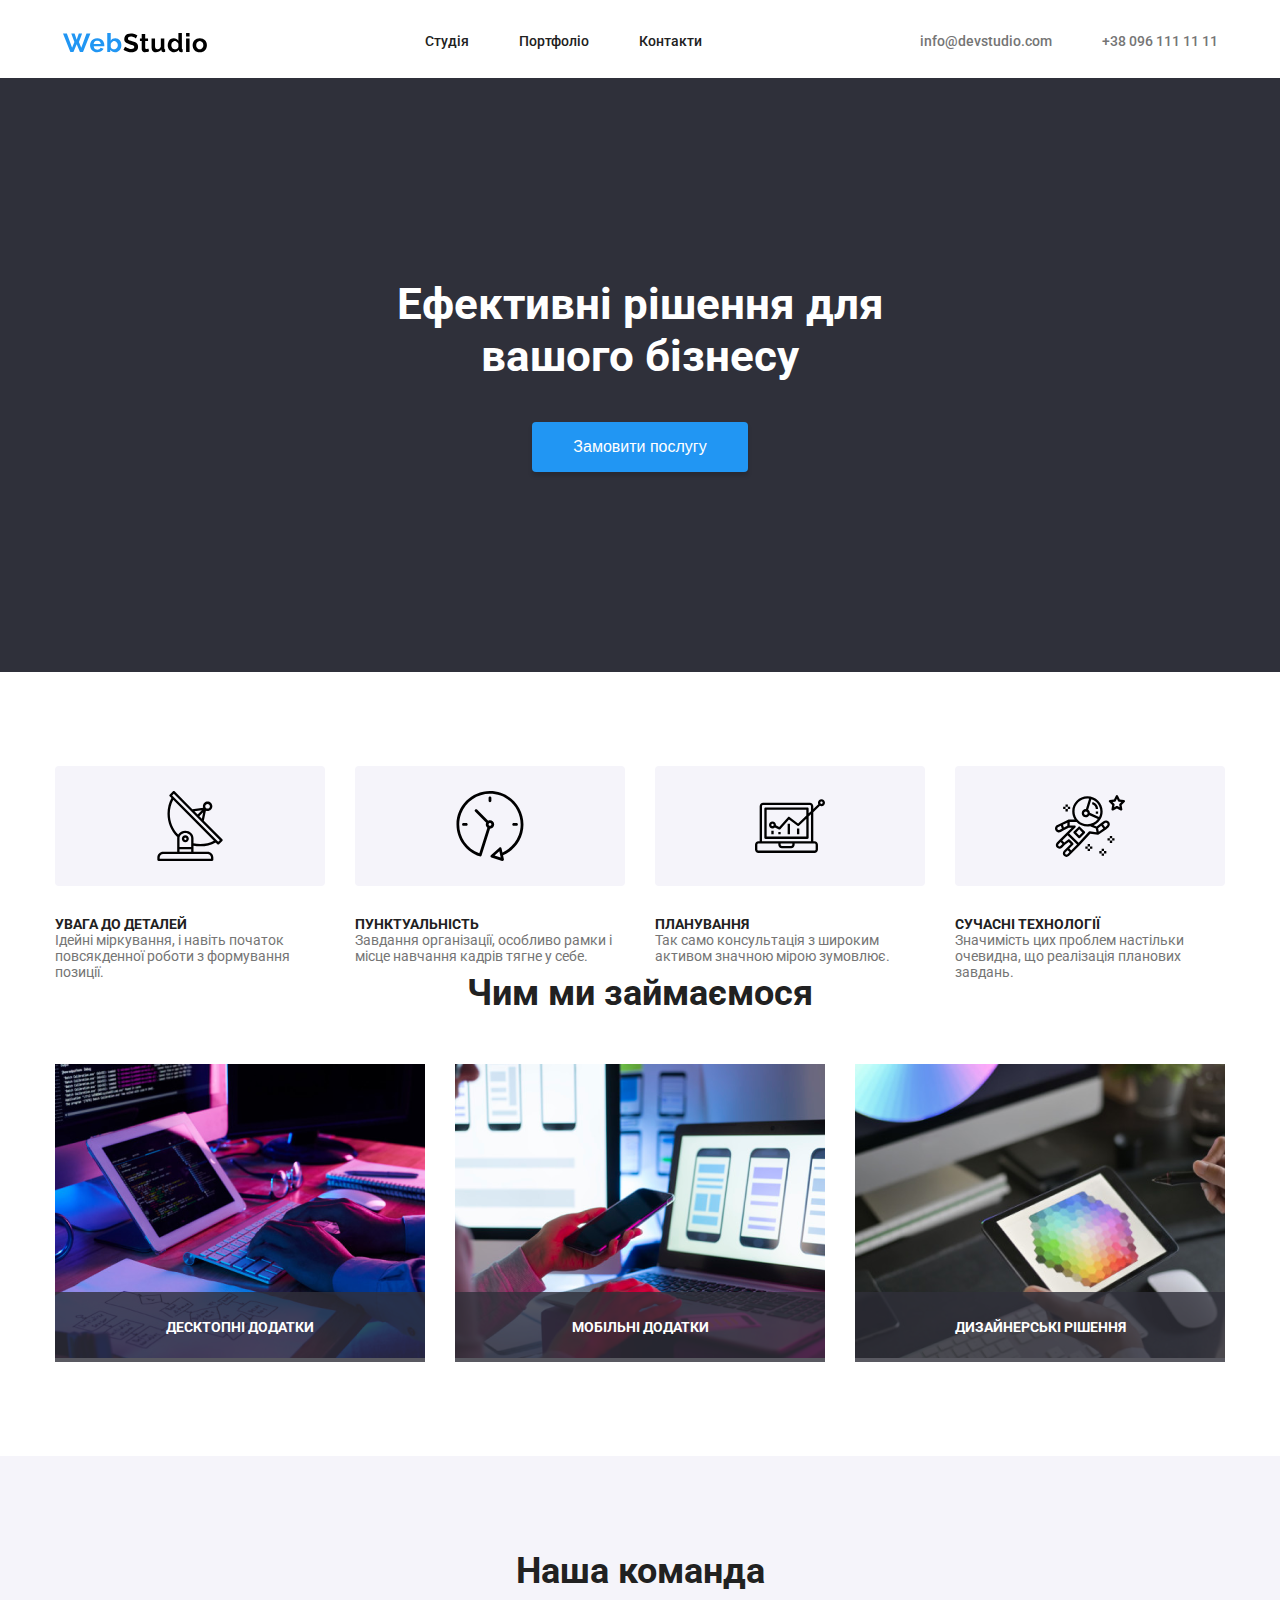
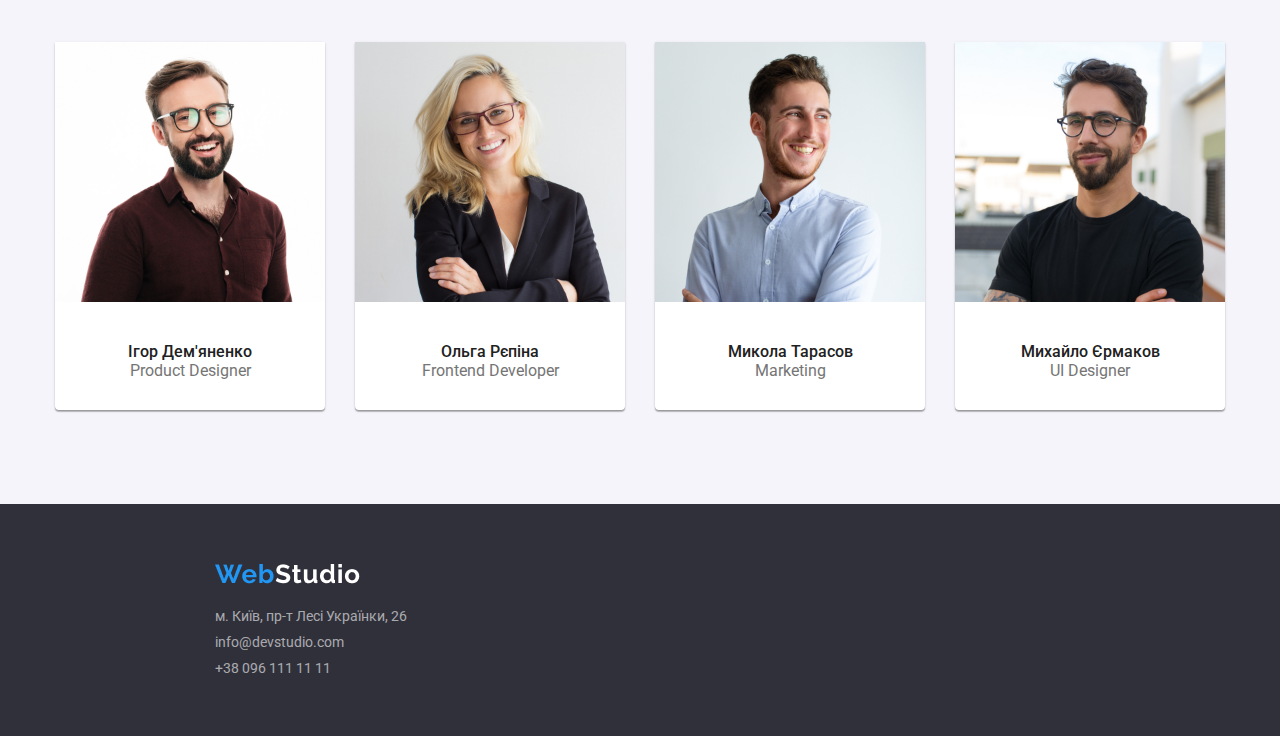
==== commit 19702cb1: "hw24" ====
--- a/index.html
+++ b/index.html
@@ -5,15 +5,16 @@
     <meta name="viewport" content="width=device-width, initial-scale=1.0" />
     <title>WebStuido</title>
     <link rel="stylesheet" href="/styles/reset.css" />
-    <link rel="stylesheet" href="/styles/footer.css" />
-    <link rel="stylesheet" href="/styles/header.css" />
-    <link rel="stylesheet" href="/styles/main.css" />
     <link rel="preconnect" href="https://fonts.googleapis.com" />
     <link rel="preconnect" href="https://fonts.gstatic.com" crossorigin />
     <link
       href="https://fonts.googleapis.com/css2?family=Roboto:wght@400;700;900&display=swap"
       rel="stylesheet"
     />
+    <link rel="stylesheet" href="/styles/normalize.css" />
+    <link rel="stylesheet" href="/styles/footer.css" />
+    <link rel="stylesheet" href="/styles/header.css" />
+    <link rel="stylesheet" href="/styles/main.css" />
   </head>
   <body>
     <header>
@@ -47,6 +48,11 @@
       <section class="section2">
         <div class="box-for-cards-section2">
           <div class="card-for-section2">
+            <div class="svg-box">
+              <svg>
+                <use href="/img/images.svg/symbol-defs.svg#icon-antenna"></use>
+              </svg>
+            </div>
             <h3 class="card-for-section2-title">УВАГА ДО ДЕТАЛЕЙ</h3>
             <p class="card-for-section2-text">
               Ідейні міркування, і навіть початок повсякденної роботи з
@@ -54,6 +60,11 @@
             </p>
           </div>
           <div class="card-for-section2">
+            <div class="svg-box">
+              <svg>
+                <use href="/img/images.svg/symbol-defs.svg#icon-clock"></use>
+              </svg>
+            </div>
             <h3 class="card-for-section2-title">ПУНКТУАЛЬНІСТЬ</h3>
             <p class="card-for-section2-text">
               Завдання організації, особливо рамки і місце навчання кадрів тягне
@@ -61,12 +72,24 @@
             </p>
           </div>
           <div class="card-for-section2">
+            <div class="svg-box">
+              <svg>
+                <use href="/img/images.svg/symbol-defs.svg#icon-diagram"></use>
+              </svg>
+            </div>
             <h3 class="card-for-section2-title">ПЛАНУВАННЯ</h3>
             <p class="card-for-section2-text">
               Так само консультація з широким активом значною мірою зумовлює.
             </p>
           </div>
           <div class="card-for-section2">
+            <div class="svg-box">
+              <svg>
+                <use
+                  href="/img/images.svg/symbol-defs.svg#icon-astronaut"
+                ></use>
+              </svg>
+            </div>
             <h3 class="card-for-section2-title">СУЧАСНІ ТЕХНОЛОГІЇ</h3>
             <p class="card-for-section2-text">
               Значимість цих проблем настільки очевидна, що реалізація планових
@@ -79,15 +102,15 @@
           <div class="box-for-images">
             <div class="img-block">
               <img src="/img/main/image1.png" alt="work" />
-              <p class="absolute">Десктопні додатки</p>
+              <h3 class="absolute">Десктопні додатки</h3>
             </div>
             <div class="img-block">
               <img src="/img/main/image2.png" alt="mobile" />
-              <p class="absolute">Мобільні додатки</p>
+              <h3 class="absolute">Мобільні додатки</h3>
             </div>
             <div class="img-block">
               <img src="/img/main/image3.png" alt="technology" />
-              <p class="absolute">Дизайнерські рішення</p>
+              <h3 class="absolute">Дизайнерські рішення</h3>
             </div>
           </div>
         </div>
--- a/styles/header.css
+++ b/styles/header.css
@@ -1,7 +1,4 @@
-* {
-    list-style-type: none;
-    font-family: 'Roboto', sans-serif;
-}
+
 
 .navigation {
     display: flex;
--- a/styles/main.css
+++ b/styles/main.css
@@ -78,14 +78,27 @@
     padding-top: 50px;
     padding-bottom: 94px;
 }
-
+.svg-box{
+    width: 270px;
+    height: 120px;
+    border-radius: 4px;
+    background-color: #F5F4FA;
+    margin-bottom: 30px;
+    display: flex;
+    align-items: center;
+    justify-content: center;
+}
+svg{
+    width: 70px;
+    height: 70px;
+}
 .img-block {
     position: relative;
 }
 
 .absolute {
     position: absolute;
-    top: 224px;
+    bottom: 0px;
     width: 370px;
     height: 70px;
     display: flex;
@@ -94,6 +107,7 @@
     color: #fff;
     font-size: 14px;
     font-weight: 700;
+    text-transform: uppercase;
     background: rgba(47, 48, 58, 0.80);
 }
 
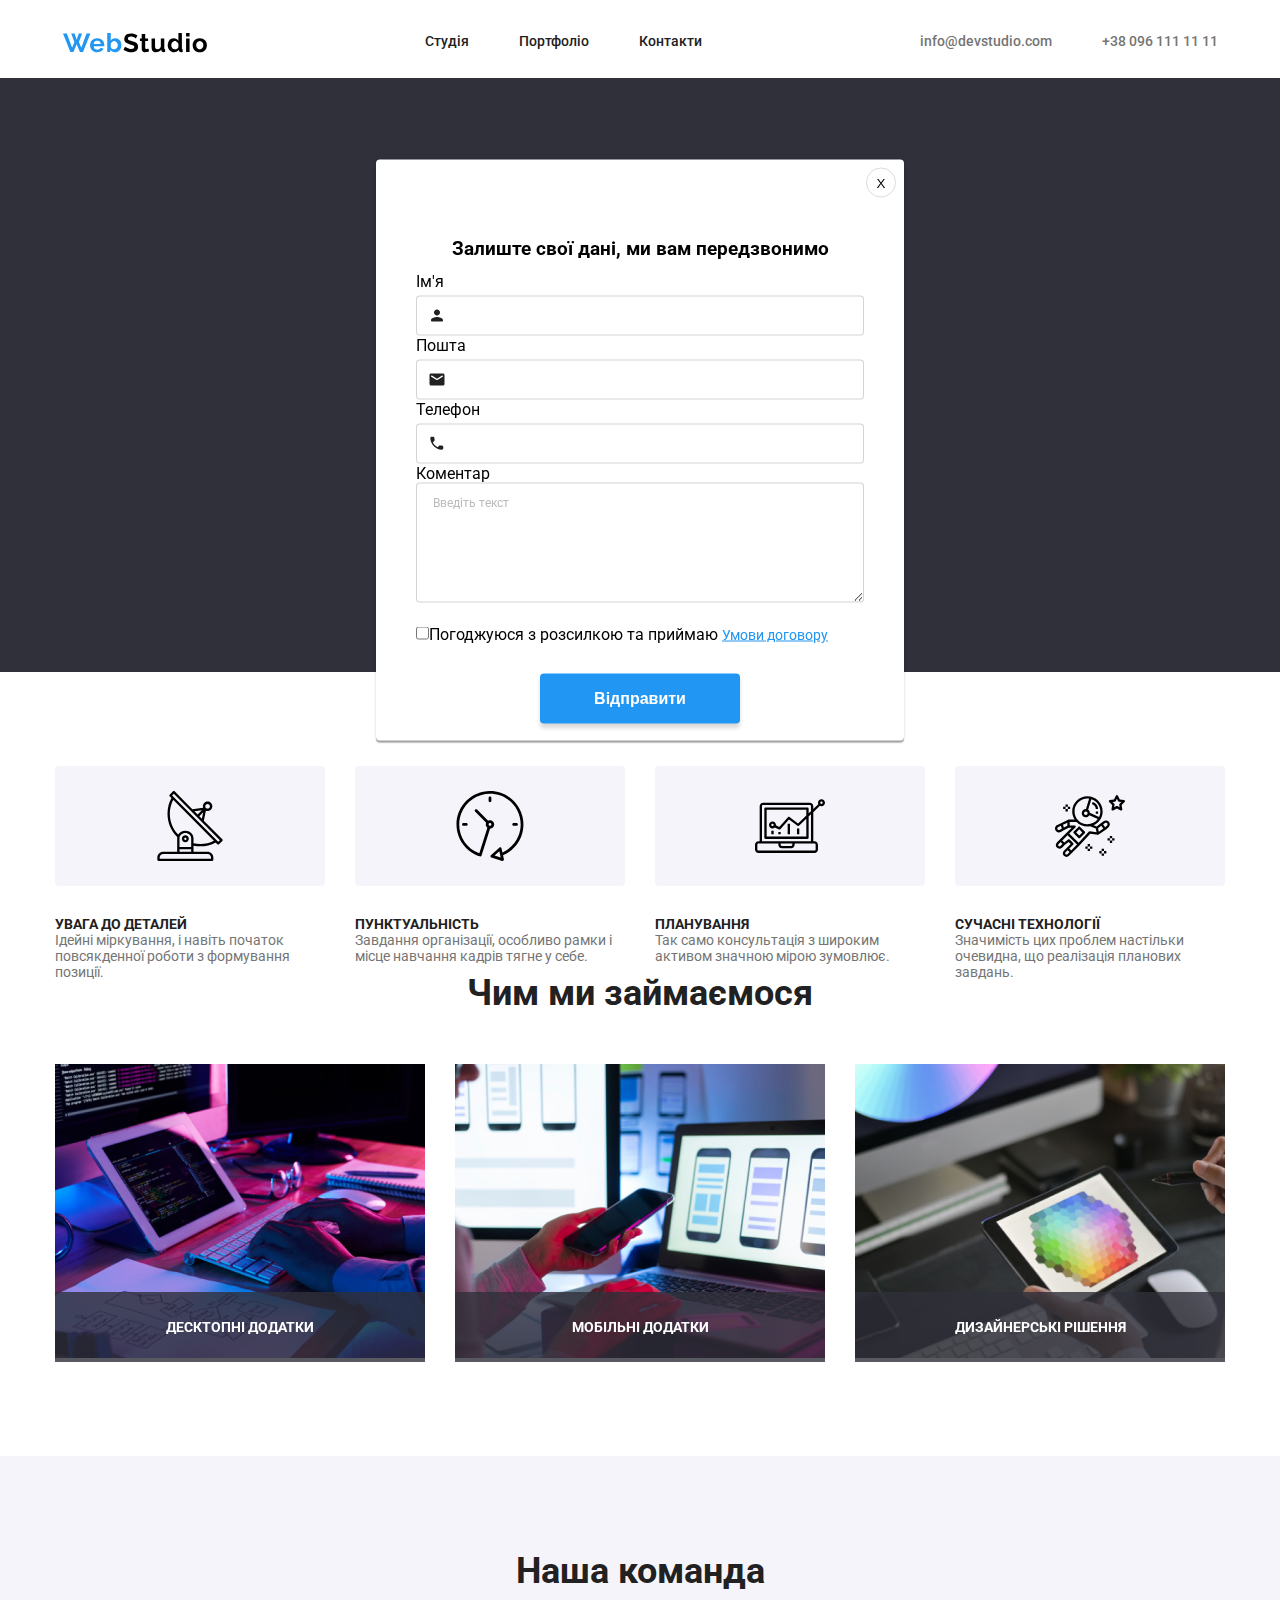
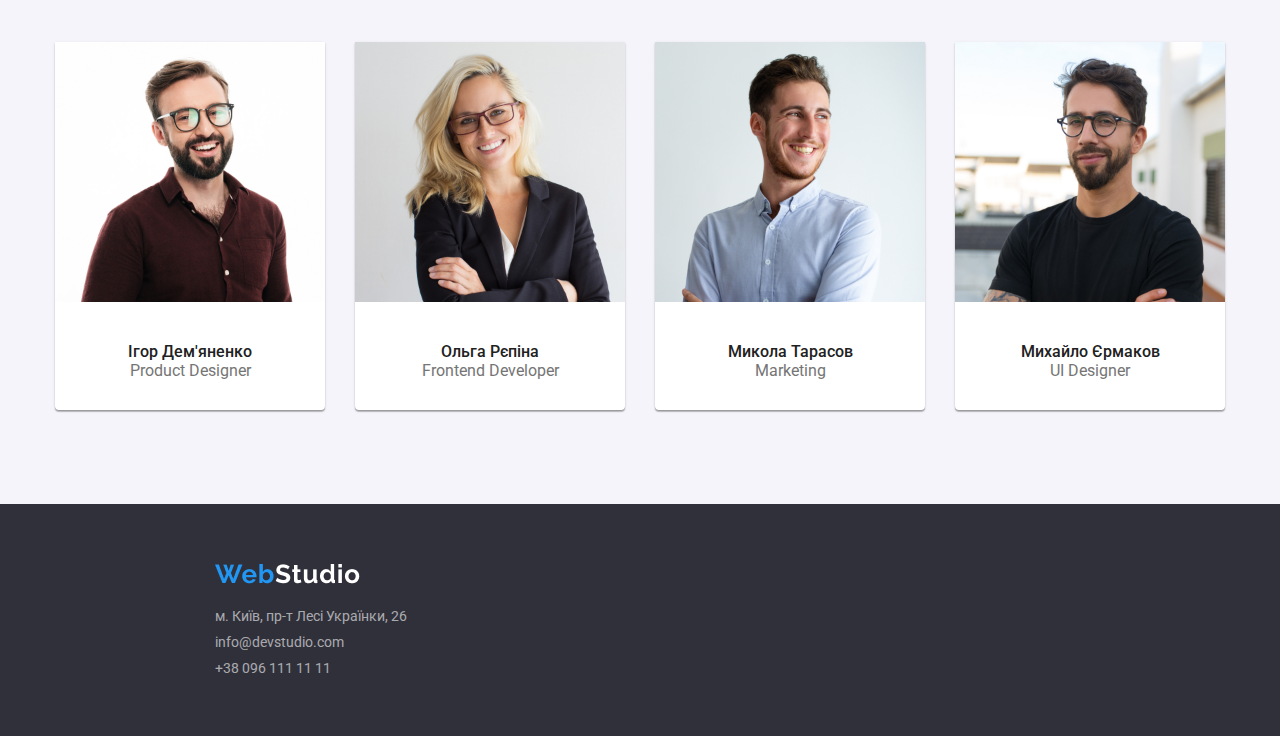
==== commit c16d13b4: "homework24" ====
--- a/index.html
+++ b/index.html
@@ -42,7 +42,43 @@
             Ефективні рішення для <br />
             вашого бізнесу
           </h1>
-          <button class="button-section1">Замовити послугу</button>
+          <button class="btn_section1-open" data-modal-open>
+            Замовити послугу
+          </button>
+          <div class="backdrop is-hidden" data-modal></div>
+          <div class="modal">
+            <button class="btn-close-modal" data-modal-close>X</button>
+            <h3 class="leave-data">Залиште свої дані, ми вам передзвонимо</h3>
+            <div class="box-for-form">
+              <form action="#">
+                <label for="name" class="form-lable">Ім'я</label>
+                <input type="text" name="username" id="name" />
+                <label for="email" class="form-lable">Пошта</label>
+                <input type="email" name="user_email" id="email" />
+                <label for="phone" class="form-lable">Телефон</label>
+                <input type="tel" name="user-phone" id="phone" />
+                <label for="coment" class="form-lable">Коментар</label>
+                <textarea
+                  name="user_coment"
+                  id="coment"
+                  cols="30"
+                  rows="10"
+                  placeholder="Введіть текст"
+                ></textarea>
+                <label class="form-lable">
+                  <input
+                    class="chek"
+                    type="checkbox"
+                    name="user_chek"
+                  />Погоджуюся з розсилкою та приймаю
+                  <a class="conditions-of-the-contract" href=""
+                    >Умови договору</a
+                  ></label
+                >
+              </form>
+              <button class="btn-modal-send">Відправити</button>
+            </div>
+          </div>
         </div>
       </section>
       <section class="section2">
@@ -161,5 +197,6 @@
         </div>
       </div>
     </footer>
+    <script src="/modal.js"></script>
   </body>
 </html>
--- a/styles/main.css
+++ b/styles/main.css
@@ -1,171 +1,280 @@
 /*Section 1*/
 .section1 {
-    background: #2F303A;
-
+  background: #2f303a;
 }
 
 .box-for-section1 {
-    display: flex;
-    flex-direction: column;
-    align-items: center;
-    padding-top: 200px;
-    gap: 40px;
-    padding-bottom: 200px;
-
-}
-
-.button-section1 {
-    width: 216px;
-    height: 50px;
-    border: none;
-    border-radius: 4px;
-    background: #2196F3;
-    color: #fff;
-    box-shadow: 0px 4px 4px 0px rgba(0, 0, 0, 0.15);
-    font-size: 16px;
-    font-weight: 700px;
+  display: flex;
+  flex-direction: column;
+  align-items: center;
+  padding-top: 200px;
+  gap: 40px;
+  padding-bottom: 200px;
+}
+
+.btn_section1-open {
+  width: 216px;
+  height: 50px;
+  border: none;
+  border-radius: 4px;
+  background: #2196f3;
+  color: #fff;
+  box-shadow: 0px 4px 4px 0px rgba(0, 0, 0, 0.15);
+  font-size: 16px;
+  font-weight: 700px;
 }
 
 .main-title {
-    width: 696px;
-    text-align: center;
-    color: #fff;
-    font-size: 44px;
-    font-weight: 900px;
+  width: 696px;
+  text-align: center;
+  color: #fff;
+  font-size: 44px;
+  font-weight: 900px;
+}
+/*Modal*/
+.backdrop {
+  position: fixed;
+  top: 0;
+  left: 0;
+  width: 100%;
+  height: 100%;
+  background: rgba(0, 0, 0, 0.2);
+  opacity: 50%;
+}
+.backdrop.is-hidden {
+  pointer-events: none;
+  opacity: 0%;
+}
+.no-scroll {
+  overflow: hidden;
+}
+.modal {
+  position: absolute;
+  width: 528px;
+  height: 581px;
+  background-color: #fff;
+  top: 50%;
+  left: 50%;
+  transform: translate(-50%, -50%);
+  border-radius: 4px;
+  box-shadow: 0px 2px 1px 0px rgba(0, 0, 0, 0.2),
+    0px 1px 1px 0px rgba(0, 0, 0, 0.14), 0px 1px 3px 0px rgba(0, 0, 0, 0.12);
+}
+.btn-modal-send {
+  width: 200px;
+  height: 50px;
+  border-radius: 4px;
+  background: #2196f3;
+  box-shadow: 0px 4px 4px 0px rgba(0, 0, 0, 0.15);
+}
+.btn-close-modal {
+  height: 30px;
+  width: 30px;
+  background-color: #fff;
+  border: 0.5px solid #dddbdb;
+  margin-left: 490px;
+  margin-top: 8px;
+  border-radius: 50%;
+}
+.btn-modal-send {
+  color: #fff;
+  font-size: 16px;
+  font-weight: 700;
+  margin-top: 30px;
+  margin-bottom: 40px;
+}
+.form-lable {
+  display: block;
+}
+input[type="text"],
+input[type="email"],
+input[type="tel"],
+textarea {
+  padding-bottom: 28px;
+  width: 448px;
+  height: 40px;
+  border-radius: 4px;
+  border: 1px solid rgba(33, 33, 33, 0.2);
+  color: #757575;
+  font-size: 12px;
+  font-weight: 400;
+}
+textarea {
+  resize: vertical;
+  min-height: 120px;
+}
+.conditions-of-the-contract {
+  background-color: transparent;
+  color: #2196f3;
+  text-decoration-line: underline;
+  font-size: 14px;
+}
+.box-for-form {
+  display: flex;
+  flex-direction: column;
+  align-items: center;
+}
+.chek {
+  margin-top: 20px;
+}
+textarea::placeholder {
+  color: rgba(117, 117, 117, 0.5);
+  font-family: Roboto;
+  font-size: 12px;
+  font-weight: 400;
+  padding-left: 16px;
+  padding-top: 12px;
+}
+input[type="text"] {
+  background-image: url(/img/form/person-black-18dp\ 1.svg);
+  background-repeat: no-repeat;
+  background-position: 11px;
+  padding-left: 30px;
+}
+input[type="email"] {
+  background-image: url(/img/form/email-black-18dp\ 1.svg);
+  background-repeat: no-repeat;
+  background-position: 11px;
+  padding-left: 30px;
+}
+input[type="tel"] {
+  background-image: url(/img/form/phone-black-18dp\ 1.svg);
+  background-repeat: no-repeat;
+  background-position: 11px;
+  padding-left: 30px;
+}
+.leave-data {
+  margin-top: 40px;
+  margin-bottom: 12px;
+  text-align: center;
 }
 
 /*Section2*/
-
-
 .box-for-cards-section2 {
-    display: flex;
-    flex-direction: row;
-    gap: 30px;
-    justify-content: center;
-    padding-top: 94px;
+  display: flex;
+  flex-direction: row;
+  gap: 30px;
+  justify-content: center;
+  padding-top: 94px;
 }
 
 .card-for-section2 {
-    height: 88px;
-    width: 270px;
-
+  height: 88px;
+  width: 270px;
 }
 
 .card-for-section2-text {
-    color: #757575;
-    font-size: 14px;
-    font-weight: 400;
+  color: #757575;
+  font-size: 14px;
+  font-weight: 400;
 }
 
 .card-for-section2-title {
-    color: #212121;
-    font-size: 14px;
-    font-weight: 700;
+  color: #212121;
+  font-size: 14px;
+  font-weight: 700;
 }
 
 .subtitle1 {
-    color: #212121;
-    text-align: center;
-    font-size: 36px;
-    font-weight: 700;
-    padding-top: 118px;
+  color: #212121;
+  text-align: center;
+  font-size: 36px;
+  font-weight: 700;
+  padding-top: 118px;
 }
 
 .box-for-images {
-    display: flex;
-    gap: 30px;
-    justify-content: center;
-    padding-top: 50px;
-    padding-bottom: 94px;
-}
-.svg-box{
-    width: 270px;
-    height: 120px;
-    border-radius: 4px;
-    background-color: #F5F4FA;
-    margin-bottom: 30px;
-    display: flex;
-    align-items: center;
-    justify-content: center;
-}
-svg{
-    width: 70px;
-    height: 70px;
+  display: flex;
+  gap: 30px;
+  justify-content: center;
+  padding-top: 50px;
+  padding-bottom: 94px;
+}
+.svg-box {
+  width: 270px;
+  height: 120px;
+  border-radius: 4px;
+  background-color: #f5f4fa;
+  margin-bottom: 30px;
+  display: flex;
+  align-items: center;
+  justify-content: center;
+}
+svg {
+  width: 70px;
+  height: 70px;
 }
 .img-block {
-    position: relative;
+  position: relative;
 }
 
 .absolute {
-    position: absolute;
-    bottom: 0px;
-    width: 370px;
-    height: 70px;
-    display: flex;
-    justify-content: center;
-    align-items: center;
-    color: #fff;
-    font-size: 14px;
-    font-weight: 700;
-    text-transform: uppercase;
-    background: rgba(47, 48, 58, 0.80);
+  position: absolute;
+  bottom: 0px;
+  width: 370px;
+  height: 70px;
+  display: flex;
+  justify-content: center;
+  align-items: center;
+  color: #fff;
+  font-size: 14px;
+  font-weight: 700;
+  text-transform: uppercase;
+  background: rgba(47, 48, 58, 0.8);
 }
 
 /*Section3*/
 .section3 {
-    background: #F5F4FA;
-    padding-bottom: 94px;
+  background: #f5f4fa;
+  padding-bottom: 94px;
 }
 
 .subtitle2 {
-    color: #212121;
-    text-align: center;
-    font-size: 36px;
-    font-weight: 700;
-    padding-top: 94px;
-    padding-bottom: 50px;
+  color: #212121;
+  text-align: center;
+  font-size: 36px;
+  font-weight: 700;
+  padding-top: 94px;
+  padding-bottom: 50px;
 }
 
 .box-for-cards-section3 {
-    display: flex;
-    flex-direction: row;
-    gap: 30px;
-    justify-content: center;
-
+  display: flex;
+  flex-direction: row;
+  gap: 30px;
+  justify-content: center;
 }
 
 .card {
-    width: 270px;
-    height: 368px;
-    border-radius: 0px 0px 4px 4px;
-    box-shadow: 0px 2px 1px 0px rgba(0, 0, 0, 0.20), 0px 1px 1px 0px rgba(0, 0, 0, 0.14), 0px 1px 3px 0px rgba(0, 0, 0, 0.12);
-    display: flex;
-    flex-direction: column;
-    gap: 10px;
-    background: #FFF;
-
-
+  width: 270px;
+  height: 368px;
+  border-radius: 0px 0px 4px 4px;
+  box-shadow: 0px 2px 1px 0px rgba(0, 0, 0, 0.2),
+    0px 1px 1px 0px rgba(0, 0, 0, 0.14), 0px 1px 3px 0px rgba(0, 0, 0, 0.12);
+  display: flex;
+  flex-direction: column;
+  gap: 10px;
+  background: #fff;
 }
 
 .ihor {
-    width: 270px;
-    height: 260px;
-
+  width: 270px;
+  height: 260px;
 }
 
 .member {
-    text-align: center;
-    padding-top: 30px;
+  text-align: center;
+  padding-top: 30px;
 }
 
 .position {
-    color: #757575;
-    font-size: 16px;
-    font-weight: 400;
+  color: #757575;
+  font-size: 16px;
+  font-weight: 400;
 }
 
 .name {
-    color: #212121;
-    font-size: 16px;
-    font-weight: 500;
-}+  color: #212121;
+  font-size: 16px;
+  font-weight: 500;
+}
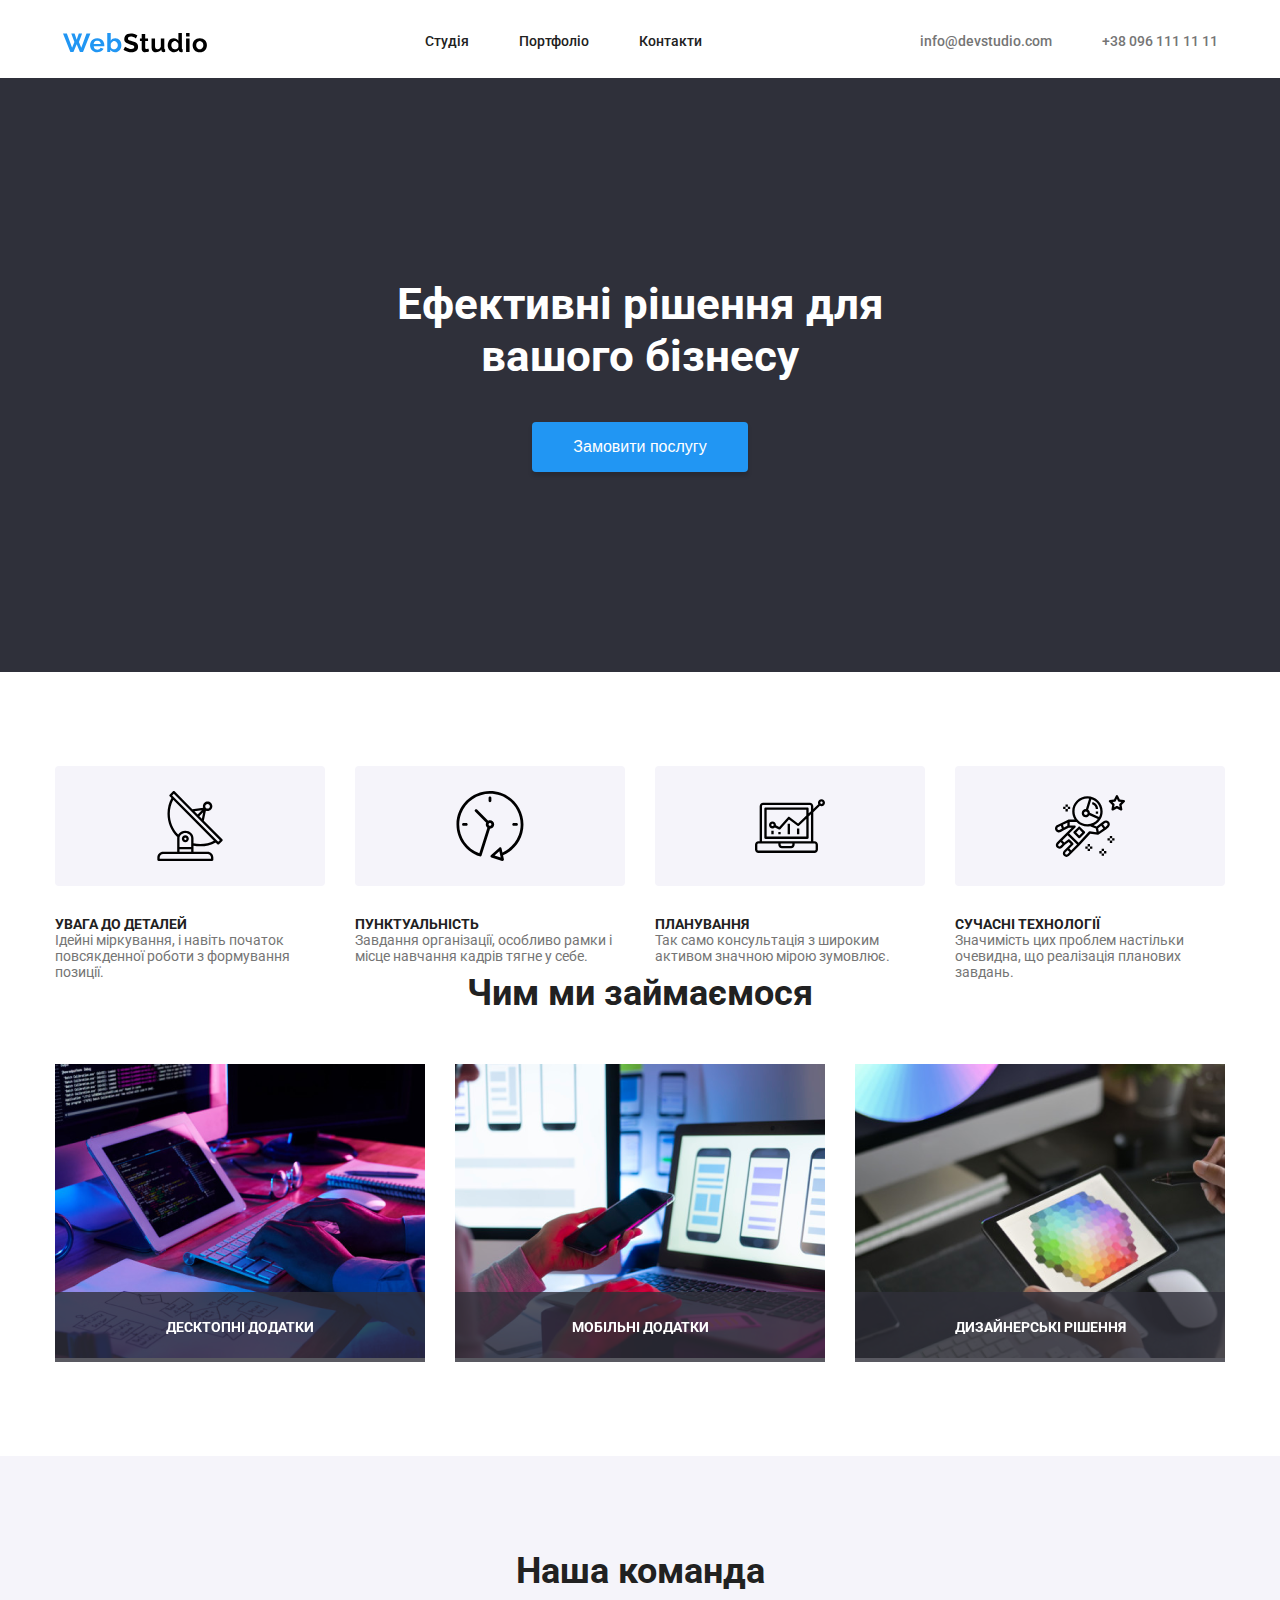
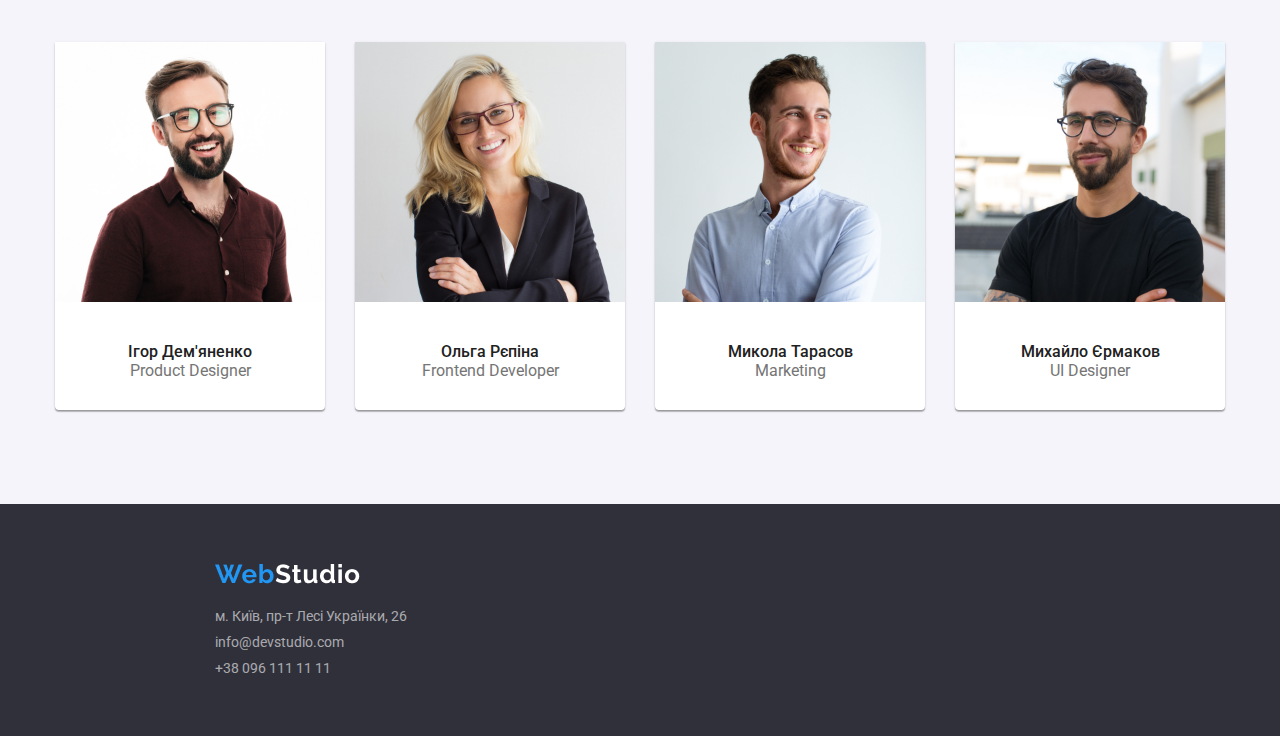
==== commit f3d2dd9b: "hW24commit" ====
--- a/index.html
+++ b/index.html
@@ -45,38 +45,39 @@
           <button class="btn_section1-open" data-modal-open>
             Замовити послугу
           </button>
-          <div class="backdrop is-hidden" data-modal></div>
-          <div class="modal">
-            <button class="btn-close-modal" data-modal-close>X</button>
-            <h3 class="leave-data">Залиште свої дані, ми вам передзвонимо</h3>
-            <div class="box-for-form">
-              <form action="#">
-                <label for="name" class="form-lable">Ім'я</label>
-                <input type="text" name="username" id="name" />
-                <label for="email" class="form-lable">Пошта</label>
-                <input type="email" name="user_email" id="email" />
-                <label for="phone" class="form-lable">Телефон</label>
-                <input type="tel" name="user-phone" id="phone" />
-                <label for="coment" class="form-lable">Коментар</label>
-                <textarea
-                  name="user_coment"
-                  id="coment"
-                  cols="30"
-                  rows="10"
-                  placeholder="Введіть текст"
-                ></textarea>
-                <label class="form-lable">
-                  <input
-                    class="chek"
-                    type="checkbox"
-                    name="user_chek"
-                  />Погоджуюся з розсилкою та приймаю
-                  <a class="conditions-of-the-contract" href=""
-                    >Умови договору</a
-                  ></label
-                >
-              </form>
-              <button class="btn-modal-send">Відправити</button>
+          <div class="backdrop is-hidden" data-modal>
+            <div class="modal">
+              <button class="btn-close-modal" data-modal-close>X</button>
+              <h3 class="leave-data">Залиште свої дані, ми вам передзвонимо</h3>
+              <div class="box-for-form">
+                <form action="#">
+                  <label for="name" class="form-lable">Ім'я</label>
+                  <input type="text" name="username" id="name" />
+                  <label for="email" class="form-lable">Пошта</label>
+                  <input type="email" name="user_email" id="email" />
+                  <label for="phone" class="form-lable">Телефон</label>
+                  <input type="tel" name="user-phone" id="phone" />
+                  <label for="coment" class="form-lable">Коментар</label>
+                  <textarea
+                    name="user_coment"
+                    id="coment"
+                    cols="30"
+                    rows="10"
+                    placeholder="Введіть текст"
+                  ></textarea>
+                  <label class="form-lable">
+                    <input
+                      class="chek"
+                      type="checkbox"
+                      name="user_chek"
+                    />Погоджуюся з розсилкою та приймаю
+                    <a class="conditions-of-the-contract" href=""
+                      >Умови договору</a
+                    ></label
+                  >
+                </form>
+                <button class="btn-modal-send">Відправити</button>
+              </div>
             </div>
           </div>
         </div>
--- a/styles/main.css
+++ b/styles/main.css
@@ -39,11 +39,11 @@
   width: 100%;
   height: 100%;
   background: rgba(0, 0, 0, 0.2);
-  opacity: 50%;
+  opacity: 1;
 }
 .backdrop.is-hidden {
   pointer-events: none;
-  opacity: 0%;
+  opacity: 0;
 }
 .no-scroll {
   overflow: hidden;
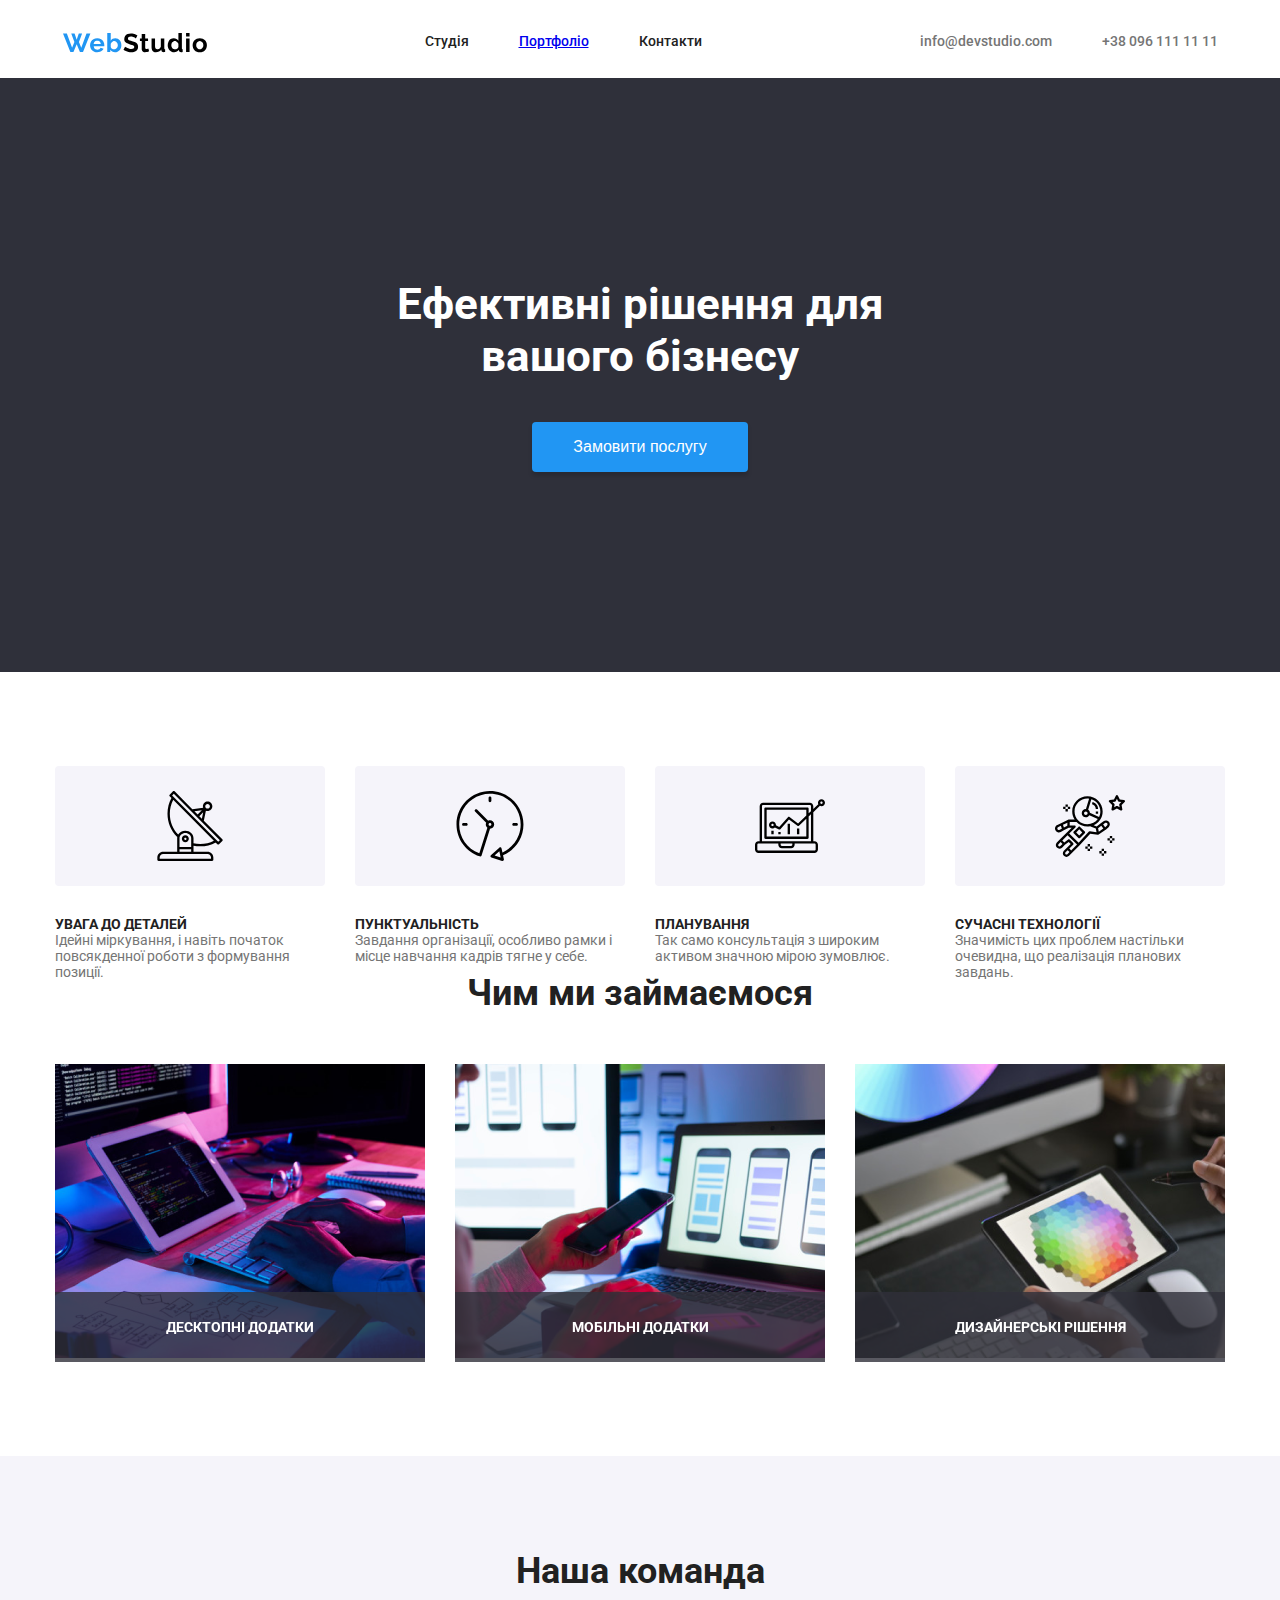
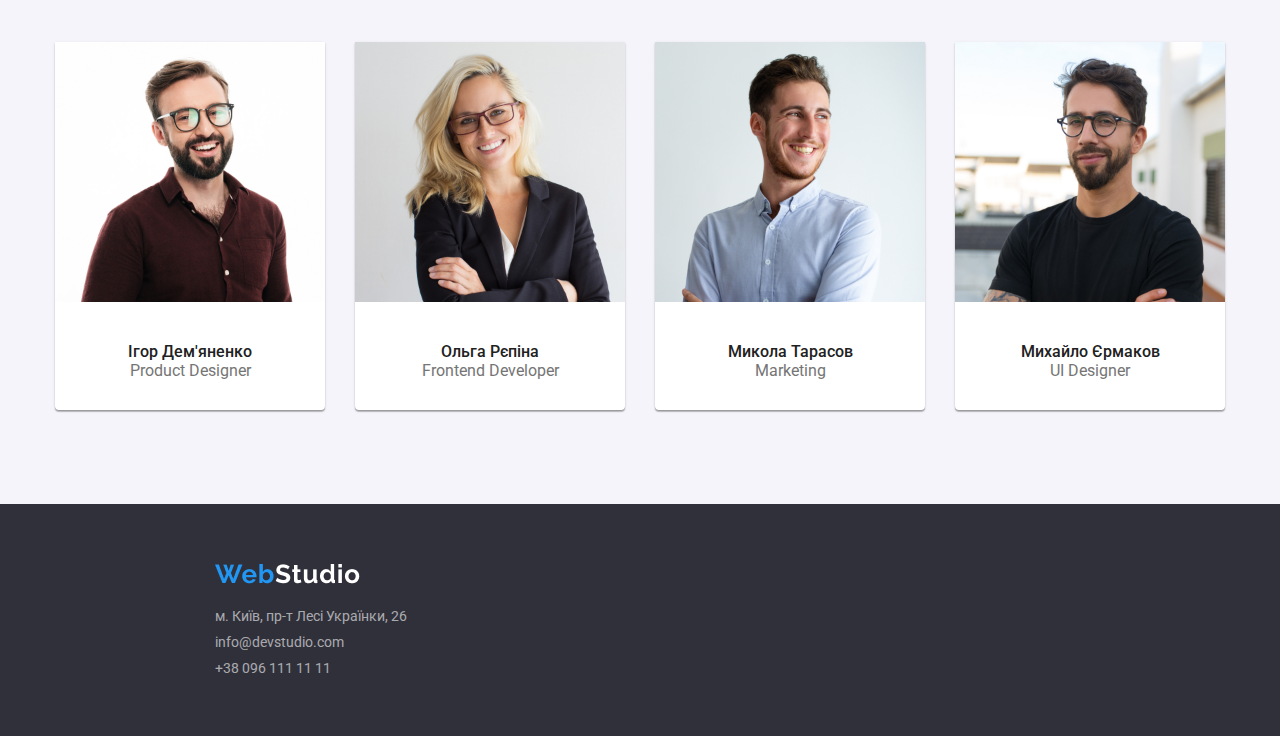
==== commit ee369b5f: "hW25" ====
--- a/index.html
+++ b/index.html
@@ -26,7 +26,9 @@
         />
         <ul class="order-header">
           <li class="navigation-card1">Студія</li>
-          <li class="navigation-card2">Портфоліо</li>
+          <li class="navigation-card2">
+            <a href="/1index.html">Портфоліо</a>
+          </li>
           <li class="navigation-card3">Контакти</li>
         </ul>
         <ul class="contacts">
--- a/styles/header.css
+++ b/styles/header.css
@@ -1,32 +1,32 @@
-
-
+.navigation-card2 {
+  color: #2196f3;
+  text-decoration: none;
+}
 .navigation {
-    display: flex;
-    flex-direction: row;
-    gap: 218px;
-    justify-content: center;
-    padding-top: 33px;
-    font-size: 14px;
-    font-weight: 500;
-    padding-bottom: 25px;
+  display: flex;
+  flex-direction: row;
+  gap: 218px;
+  justify-content: center;
+  padding-top: 33px;
+  font-size: 14px;
+  font-weight: 500;
+  padding-bottom: 25px;
 }
 
 .order-header {
-    display: flex;
-    flex-direction: row;
-    gap: 50px;
-    color: #212121;
-
+  display: flex;
+  flex-direction: row;
+  gap: 50px;
+  color: #212121;
 }
 
 .contacts {
-    display: flex;
-    flex-direction: row;
-    gap: 50px;
-    color: #757575;
-    ;
+  display: flex;
+  flex-direction: row;
+  gap: 50px;
+  color: #757575;
 }
 
 header li:hover {
-    color: #2196F3;
-}+  color: #2196f3;
+}
--- a/styles/main.css
+++ b/styles/main.css
@@ -1,4 +1,5 @@
 /*Section 1*/
+
 .section1 {
   background: #2f303a;
 }
